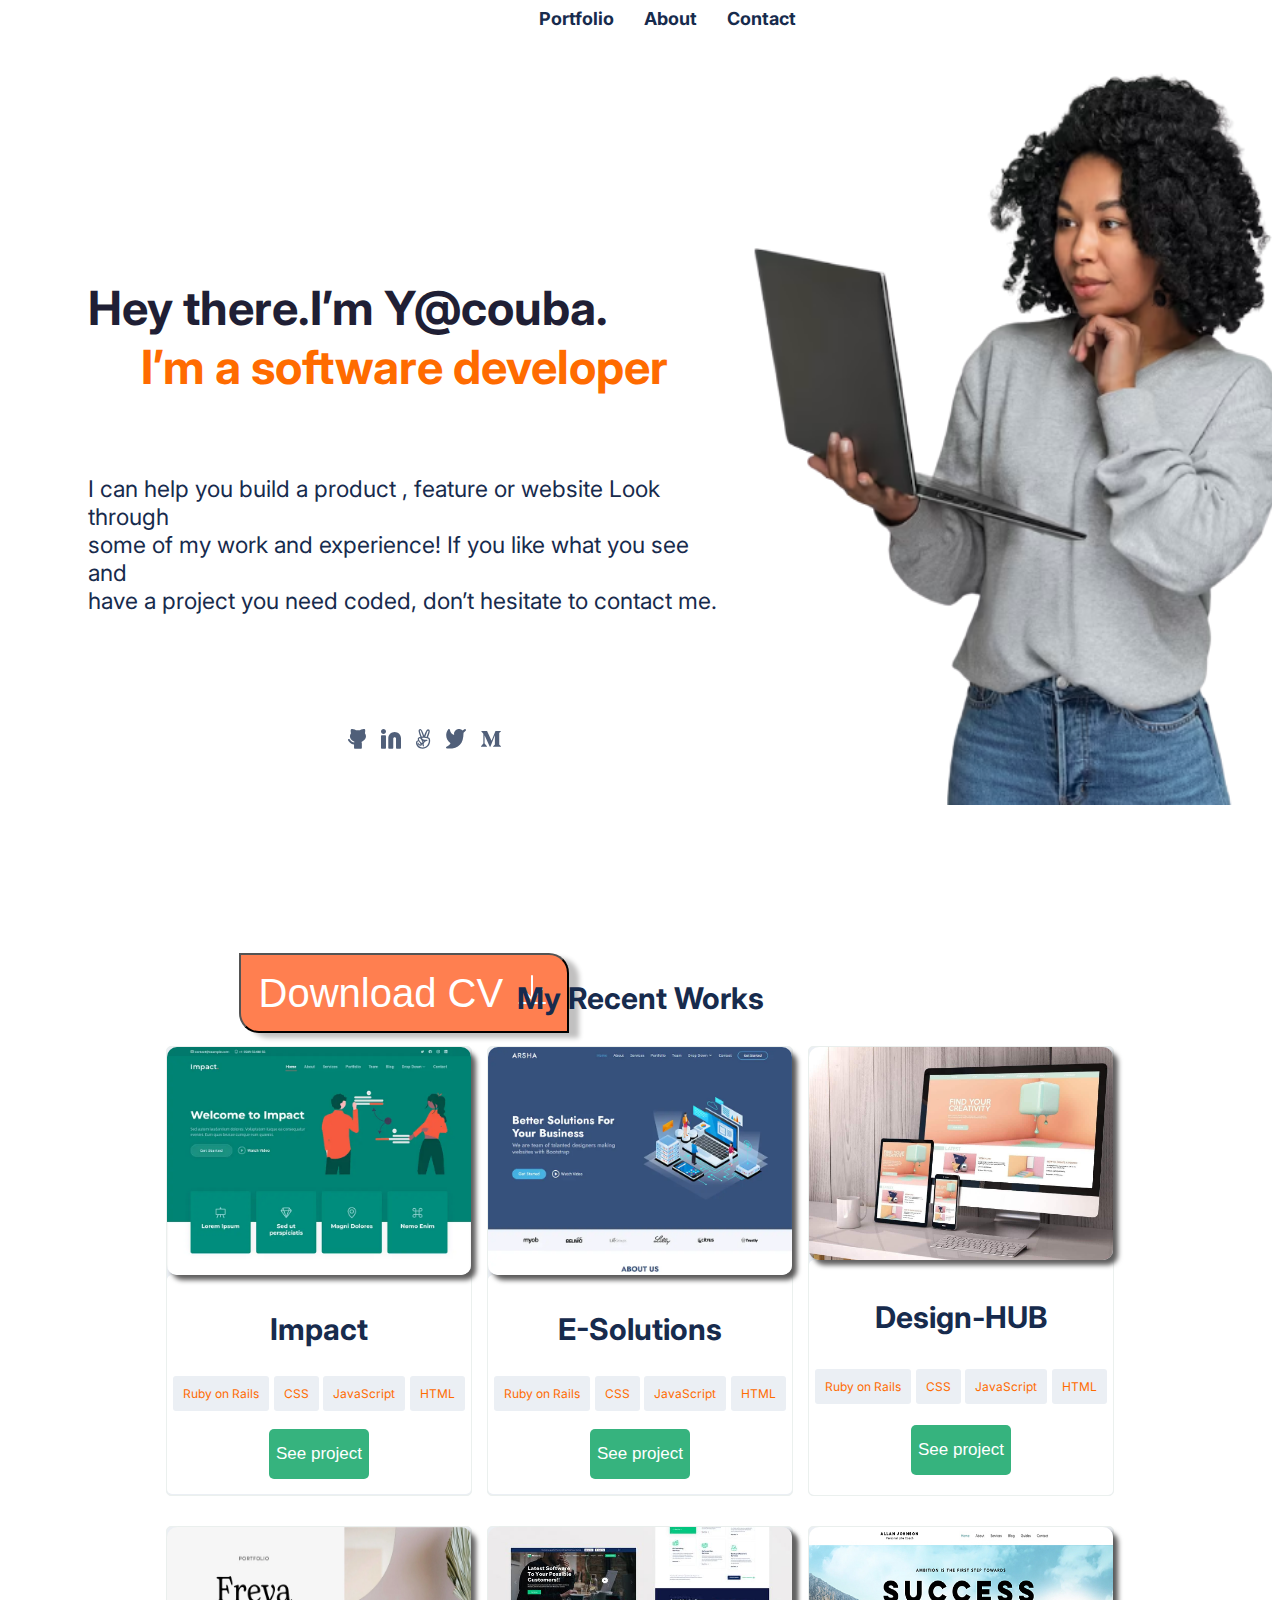
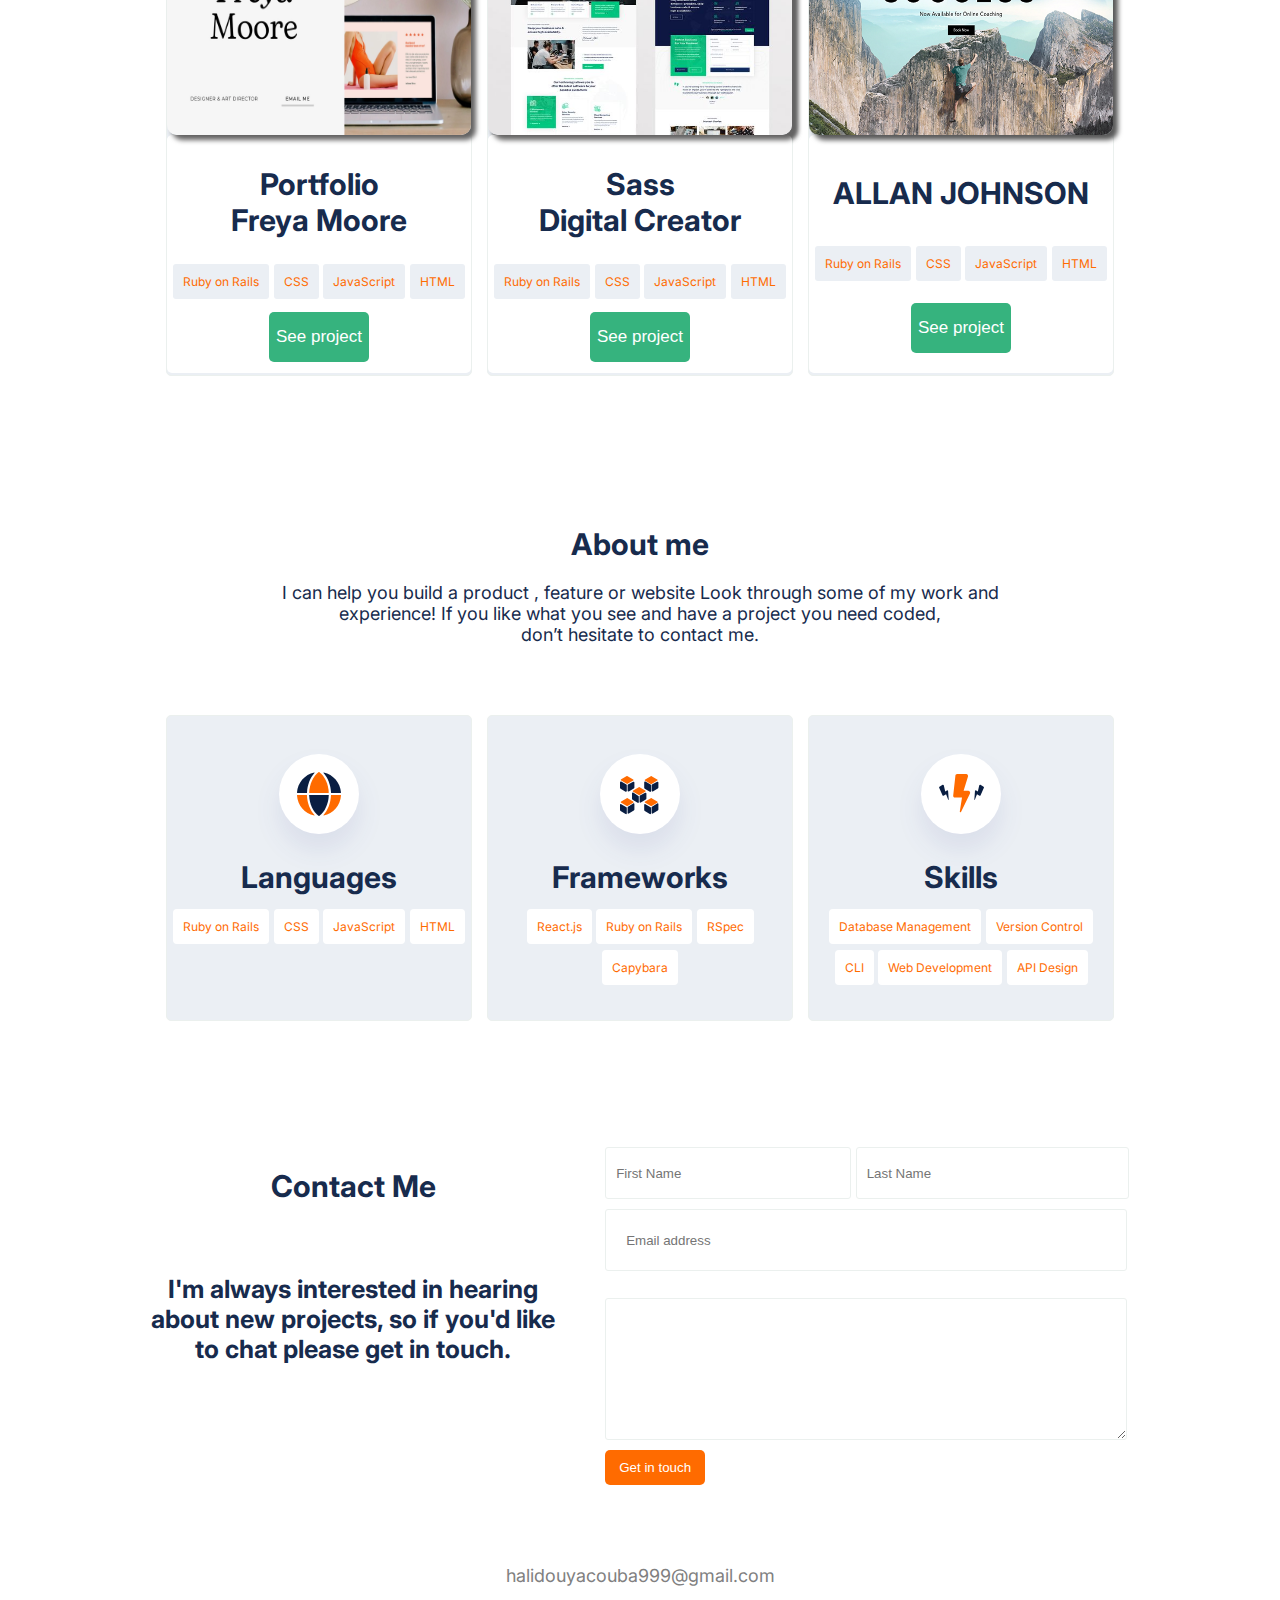
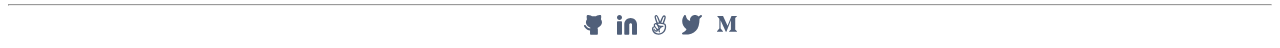
==== index.html @ 1e4eb6f6 "my first depot" ====
<!DOCTYPE html>
<html lang="en">

<head>
    <meta charset="UTF-8">
    <meta http-equiv="X-UA-Compatible" content="IE=edge">
    <meta name="viewport" content="width=device-width, initial-scale=1.0">
    <title>Document</title>
    <link rel="stylesheet" href="style.css">
    <link rel="preconnect" href="https://fonts.googleapis.com">
    <link rel="preconnect" href="https://fonts.gstatic.com" crossorigin>
    <link href="https://fonts.googleapis.com/css2?family=Inter:wght@400;600&display=swap" rel="stylesheet">
    <link rel="stylesheet" href="https://cdnjs.cloudflare.com/ajax/libs/font-awesome/6.4.0/css/all.min.css"
        integrity="sha512-iecdLmaskl7CVkqkXNQ/ZH/XLlvWZOJyj7Yy7tcenmpD1ypASozpmT/E0iPtmFIB46ZmdtAc9eNBvH0H/ZpiBw=="
        crossorigin="anonymous" referrerpolicy="no-referrer" />
    <link rel="stylesheet" href="https://cdnjs.cloudflare.com/ajax/libs/font-awesome/6.4.0/css/all.min.css"
        integrity="sha512-iecdLmaskl7CVkqkXNQ/ZH/XLlvWZOJyj7Yy7tcenmpD1ypASozpmT/E0iPtmFIB46ZmdtAc9eNBvH0H/ZpiBw=="
        crossorigin="anonymous" referrerpolicy="no-referrer" />
</head>

<body>
    <div class="mode">
        <section class="section1">
            <div id="mpo">
                <ul id="hamburger">
                    <li>
                        <a href="Portfolio.html">
                            <strong class="nav1">Portfolio</strong>
                        </a>
                    </li>
                    <li>
                        <a href="#">
                            <strong class="nav1">About</strong>
                        </a>
                    </li>
                    <li>
                        <a href="#">
                            <strong class="nav1">Contact</strong>
                        </a>
                    </li>
                </ul>
            </div>
        </section>
        <!-- <div id="menu">
            <a href="#hamburger"> <i class="fa-solid fa-bars"></i></a>
        </div> -->
        <a href="#hamburger" id="wxc"> <i class="fa-solid fa-bars"></i></a>
        <section class="section2">
            <div class="gn1">
                <div class="text1">
                    <div class="les2" style="text-align: center;">
                        <h1 class="gra1">Hey there.</h1>
                        <h1 class="gra1"> I’m Y@couba.</h1>
                    </div>
                    <h1 class="gra2">I’m a software developer</h1>
                    <p class="gra3 texttt">I can help you build a product , feature or website Look through <br> some
                        of my work and
                        experience! If you like what you see and <br> have a project you need coded, don’t hesitate to
                        contact
                        me.</p>
                    <div class="img">
                        <ul>
                            <li>
                                <img class="git" src="Icons/github.svg" alt="">
                            </li>
                            <li>
                                <img src="Icons/Linkedin icon.svg" alt="">
                            </li>
                            <li>
                                <img src="Icons/angellist.svg" alt="">
                            </li>
                            <li>
                                <img src="Icons/twitter.svg" alt="">
                            </li>
                            <li>
                                <img src="Icons/medium.svg" alt="">
                            </li>
                        </ul>
                    </div>
                    <button class="btn">Download CV <svg xmlns="http://www.w3.org/2000/svg" width="36" height="36"
                            viewBox="0 0 36 36">
                            <path fill="currentColor" d="M31 31H5a1 1 0 0 0 0 2h26a1 1 0 0 0 0-2Z"
                                class="clr-i-outline clr-i-outline-path-1" />
                            <path fill="currentColor"
                                d="m18 29.48l10.61-10.61a1 1 0 0 0-1.41-1.41L19 25.65V5a1 1 0 0 0-2 0v20.65l-8.19-8.19a1 1 0 1 0-1.41 1.41Z"
                                class="clr-i-outline clr-i-outline-path-2" />
                            <path fill="none" d="M0 0h36v36H0z" />
                        </svg></button>


                </div>
                <div class="image1">
                    <img class="image1" id="ider" src="Images/Img7.png" alt="">
                    <a href="#prem" class="solid "><i class="fa-solid fa-circle-chevron-down"></i> </a>
                </div>

            </div>
        </section>
        <div class="contien">


            <section class="section3">
                <h1 class="seul" id="#my">My Recent Works</h1>
                <div class="petite1"></div>

                <div id="prem" class="premiere">

                    <div class="card">
                        <img class="gridim1" src="Images/Img6.webp" alt="">
                        <div class="card-body">
                            <div>
                                <h1>Impact</h1>
                            </div>
                            <div class="success">
                                <span class="span1">Ruby on Rails</span>
                                <span class="span2">CSS</span>
                                <span class="span3">JavaScript</span>
                                <span class="span4">HTML</span><br>
                            </div>
                            <div>
                                <button class="see">See project</button>
                            </div>
                        </div>
                    </div>

                    <div class="card2">
                        <img class="gridim2" src="Images/Img2.webp" alt="">
                        <div class="card-body2">
                            <div>
                                <h1>E-Solutions</h1>
                            </div>
                            <div class="success">
                                <span class="span1">Ruby on Rails</span>
                                <span class="span2">CSS</span>
                                <span class="span3">JavaScript</span>
                                <span class="span4">HTML</span><br>
                            </div>
                            <div>
                                <button class="see">See project</button>
                            </div>
                        </div>
                    </div>
                    <div class="card3">
                        <img class="gridim3" src="Images/Img3.jpg" alt="">
                        <div class="card-body3">
                            <div>
                                <h1>Design-HUB</h1>
                            </div>
                            <div class="success">
                                <span class="span1">Ruby on Rails</span>
                                <span class="span2">CSS</span>
                                <span class="span3">JavaScript</span>
                                <span class="span4">HTML</span><br>
                            </div>
                            <div>
                                <button class="see">See project</button>
                            </div>
                        </div>
                    </div>
                </div>
            </section>

            <section class="section4">
                <div id="deux" class="deuxieme">
                    <div class="card4">
                        <img class="gridim4" src="Images/img1.webp" alt="">
                        <div class="card-body4">
                            <div>
                                <h1>Portfolio <br> Freya Moore</h1>
                            </div>
                            <div class="success">
                                <span class="span1">Ruby on Rails</span>
                                <span class="span2">CSS</span>
                                <span class="span3">JavaScript</span>
                                <span class="span4">HTML</span><br>
                            </div>
                            <div>
                                <button class="see">See project</button>
                            </div>
                        </div>
                    </div>
                    <div class="card5">
                        <div class="gridim6">
                            <img class="gridim5" src="Images/Img8.jpeg" alt="">
                            <div class="card-body5">
                                <div>
                                    <h1>Sass <br> Digital Creator</h1>
                                </div>
                                <div class="success">
                                    <span class="span1">Ruby on Rails</span>
                                    <span class="span2">CSS</span>
                                    <span class="span3">JavaScript</span>
                                    <span class="span4">HTML</span><br>
                                </div>
                                <div>
                                    <button class="see">See project</button>
                                </div>
                            </div>
                        </div>
                    </div>
                    <div class="card6">
                        <div class="gridim7">
                            <img class="gridim6" src="Images/Img5.jpg" alt="">
                            <div class="card-body6">
                                <div>
                                    <h1>ALLAN JOHNSON</h1>
                                </div>
                                <div class="success">
                                    <span class="span1">Ruby on Rails</span>
                                    <span class="span2">CSS</span>
                                    <span class="span3">JavaScript</span>
                                    <span class="span4">HTML</span><br>
                                </div>
                                <div>
                                    <button class="see">See project</button>
                                </div>
                            </div>
                        </div>
                    </div>
                </div>
            </section>

        </div>

        <section class="section5">
            <div class="text2">
                <h1 id="about">About me</h1>
                <div class="petite2"></div>
                <p class="para">I can help you build a product , feature or website Look through some of my work and
                    <br>
                    experience! If you
                    like what you see and have a project you need coded, <br> don’t hesitate to contact me.</p>
            </div>
            <div class="gn3">
                <div class="card7">
                    <img class="icon" src="Icons/icon-languages.svg" alt="">
                    <h1 class="lang">Languages</h1>
                    <div class="sass">
                        <span class="span1">Ruby on Rails</span>
                        <span class="span2">CSS</span>
                        <span class="span3">JavaScript</span>
                        <span class="span4">HTML</span>
                    </div>
                </div>
                <div class="card8">

                    <img class="icon" src="Icons/icon-frameworks.svg" alt="">
                    <h1 class="framw">Frameworks</h1>
                    <div class="sass">
                        <span>React.js</span>
                        <span>Ruby on Rails</span>
                        <span>RSpec</span>
                        <div class="cap">
                            <span>Capybara</span>
                        </div>
                    </div>
                </div>
                <div class="card9">

                    <img class="icon" src="Icons/icon-skills.svg" alt="">
                    <h1 class="skils">Skills</h1>
                    <div class="sass">
                        <span>Database Management</span>
                        <span>Version Control</span>
                        <div class="cli">
                            <span>CLI</span>
                            <span>Web Development</span>
                            <span>API Design</span>
                        </div>
                    </div>
                </div>

            </div>
        </section>

        <section class="section6">
            <div class="gn4">
                <div class="text3">
                    <h1 id="cont">Contact Me</h1>
                    <div class="petite3"></div>
                    <h3 class="tttt">I'm always interested in hearing <br>
                        about new projects, so if you'd like <br> to chat please get in touch.</h3>
                </div>
                <form class="input">
                    <div>
                        <input type="Full name" placeholder="Full name" name="" id="dark">
                    </div>
                    <div class="inpu">
                        <input type="text" name="First Name" placeholder="First Name" id="inp11">
                        <input type="text" name="Last Name" placeholder="Last Name" id="inp12">
                    </div>



                    <div>
                        <input type="email" name="Email address" placeholder="Email address" id="inp13">
                    </div>

                    <div class="texta">
                        <textarea name="Hey I’d like to connect to..." id="inp14"
                             cols="30" rows="6"></textarea>
                        <button class="btn1">Get in touch</button>
                    </div>
                </form>
            </div>
        </section>

        <footer class="footer">
            <a href="">
                <p class="mail">halidouyacouba999@gmail.com</p>
            </a>
            <hr>
            <a href="">
                <p class="maill">halidouyacouba999@gmail.com</p>
            </a>
            <div class="bat">
                <ul>
                    <li>
                        <img class="git" src="Icons/github.svg" alt="">
                    </li>
                    <li>
                        <img src="Icons/Linkedin icon.svg" alt="">
                    </li>
                    <li>
                        <img src="Icons/angellist.svg" alt="">
                    </li>
                    <li>
                        <img src="Icons/twitter.svg" alt="">
                    </li>
                    <li>
                        <img src="Icons/medium.svg" alt="">
                    </li>
                </ul>
            </div>
        </footer>
    </div>



</body>

</html>
---- style.css ----
body{
   display: flex;
   flex-direction: column;
   justify-content: center;
   align-items: center;
 
}
#wxc{
    color: white
}
h1 ,h3,strong, p, span{
    font-family: 'Inter', sans-serif; ;
    color: #172B4D;
}
h1{
    font-size: 30px;
}
#menu{
    display: none;
    margin-left: 30rem;
    margin-bottom: -0rem;
    text-align: center;
}
.mode{
    max-width: 1440px;
    overflow: hidden;
    font-size: 18px;
}

ul{
    display: flex;
    justify-content: center;
    list-style-type: none;
    color: #172B4D;
    margin: 0;
}
ul li a{
    text-decoration: none;
    color: #172B4D;
}
.section1 ul li a strong:hover{
    color: red;
    font-size: 30px;
}
ul li a:hover{
    color: #FF6B00;
}
.img:hover{
    color: #FF6B00;
}
.les2{
    display: flex;
    text-align: center;
}
.section1 ul li a
.nav1{
  margin-left: 15px;
}
.gn1{
    display: flex;
    justify-content: center;
    margin-top: 10px;
    height: 90vh;
    width: calc(100%);
}
.text1{
    text-align: center;
    width: calc(132%);
    font-size: 20px;
    margin-left: 5rem;
    margin-top: 13rem;
}
.gra1{
    font-size: 47px;
    color: rgb(31, 31, 53);
}
.gra2{
    margin-top: -30px;
    margin-bottom: 5rem;
    font-size: 47px;
    color:#FF6B00 ;
}
.gra3{
    justify-content: right;
    margin-top: 50px;
    text-align: left;
    font-size: 23px;
    width: 100%;
}
.img{
    margin-top: 18%;
    margin-bottom: 22%;
}
.img, ul ,li{
    gap: 15px;
}

.btn{
    margin-top: 60px;
    background-color: coral;
    color: #FFFFFF;
    cursor: pointer;
    font-size: 40px;
    width: 330px;
    height: 80px;
    border-top-right-radius: 20px ;
    border-bottom-left-radius: 20px;
    box-shadow: 10px 5px 5px rgb(193, 192, 192);
}
.btn:hover{
    background-color:#FE984E ;
}
.solid{
    display: block;
    font-size: 35px;
    color: #172B4D;
    margin-top: -30px;
}
.image1{
    width: 115%;
    height: 85vh;
}
.seul{
    text-align: center;
    margin-top: 130px;
}
.premiere{
    display: flex;
    justify-content: center;
    margin-top: 30px;
    
}
.deuxieme{
    display: flex;
    justify-content: center;
    margin-top: 30px;
    
}
.card{
    width: 19rem;
    height: 28rem;
    background-color:#EBEFF4;
   text-align: center;
   border: 1px solid;
   border-color:#EBF0EE ;
   border-radius: 5px;
   margin-right: 15px;
}
.gridim1{
    width: 19rem; 
    border-radius: 10px;
    box-shadow: 5px 5px 5px rgb(94, 93, 93);
}
.card-body{
    display: flex;
    flex-direction: column;
    justify-content: space-evenly;
    background-color: rgb(255, 255, 255);
    border-radius: 5px;
    height: 13.7rem;
    margin-top: -5px;
}
.see{
    width: 100px;
    height:50px ;
    color: #ffff;
    background-color: #36B37E;
    border: none;
    cursor: pointer;
    border-radius: 5px;
    margin-top: 10px;
    font-size: 17px;
}
.see:hover{
    background-color: #C5E9DA;
}
.span1{
    margin-top: 80px;
}
.span2{
    margin-top: 80px;
}
.span3{
    margin-top: 80px;
}
.span4{
    margin-top: 80px;
}
.success span{
   font-size: 12px;
   color: #FF6B00;
   background-color: #EBEFF4;
   padding: 10px;
   border-radius: 3px; 
}


.card2{
    width: 19rem;
    height: 28rem;
    background-color:#EBEFF4;
   text-align: center;
   border: 1px solid;
   border-radius: 5px;
   border-color:#EBF0EE ;
}
.card-body2{
    display: flex;
    flex-direction: column;
    justify-content: space-evenly;
    background-color: rgb(255, 255, 255);
    border-radius: 5px;
    height: 13.7rem;
    margin-top: -5px;
}
.gridim2{
    width: 19rem;
    border-radius: 10px;
    box-shadow: 5px 5px 5px rgb(89, 88, 88);
}


.card3{
    width: 19rem;
    height: 28rem;
    background-color:#EBEFF4;
   text-align: center;
   border: 1px solid;
   border-radius: 5px;
   margin-left: 15px;
   border-color:#EBF0EE ;
}
.card-body3{
    display: flex;
    flex-direction: column;
    justify-content: space-evenly;
    background-color: rgb(255, 255, 255);
    border-radius: 5px;
    height: 14.7rem;
    margin-top: -5px;
}
.gridim3{
    width: 19rem;
    height: 13.3rem;
    border-radius: 10px;
    box-shadow: 5px 5px 5px rgb(95, 94, 94);
}


.card4{
    width: 19rem;
    height: 28rem;
    background-color:#EBEFF4;
   text-align: center;
   border: 1px solid;
   border-radius: 5px;
   margin-right: 15px;
   border-color:#EBF0EE ;
}
.card-body4{
    display: flex;
    flex-direction: column;
    justify-content: space-evenly;
    background-color: rgb(255, 255, 255);
    border-radius: 5px;
    height: 14.9rem;
    margin-top: -5px;
}
.gridim4{
    width: 19rem;
    height: 13rem;
    border-radius: 10px;
    box-shadow: 5px 5px 5px rgb(99, 98, 98);
}


.card5{
    width: 19rem;
    height: 28rem;
    background-color:#EBEFF4;
   text-align: center;
   border: 1px solid;
   border-radius: 5px;
   border-color:#EBF0EE ;
}
.card-body5{
    display: flex;
    flex-direction: column;
    justify-content: space-evenly;
    background-color: rgb(255, 255, 255);
    border-radius: 5px;
    height: 14.9rem;
    width: 19rem;
    margin-top: -5px;
}
.gridim5{
    width: 19rem;
    height: 13rem;
    border-radius: 10px;
    box-shadow: 5px 5px 5px rgb(100, 99, 99);
}


.card6{
    width: 19rem;
    height: 28rem;
    background-color:#EBEFF4;
   text-align: center;
   border: 1px solid;
   border-radius: 5px;
   margin-left: 15px;
   border-color:#EBF0EE ;
}
.card-body6{
    display: flex;
    flex-direction: column;
    justify-content: space-evenly;
    background-color: rgb(255, 255, 255);
    border-radius: 5px;
    height: 14.9rem;
    margin-top: -5px;
}
.gridim6{
    width: 19rem;
    height: 13rem;
    border-radius: 10px;
    box-shadow: 5px 5px 5px rgb(88, 88, 88);
}

.petite1{
    background-color:#172B4D ;
    width: 130px;
    height: 10px;
    border-radius: 50px;
    display: none;
}
.petite2{
    background-color:#172B4D ;
    width: 130px;
    height: 10px;
    border-radius: 50px;
    display: none;
}
.petite3{
    background-color:#172B4D ;
    width: 130px;
    height: 10px;
    border-radius: 50px;
    display: none;
}


.gn3{
    display: flex;
    text-align: center;
    justify-content: center;
    margin-top: 70px;
}
.text2{
    text-align: center;
    margin-top: 150px;
}
.card7{
    width: 19rem;
    height: 19rem;
    background-color:#EBEFF4;
   text-align: center;
   border: 1px solid;
   border-radius: 5px;
   margin-right: 15px;
   border-color: #EBF0EE;
   
}
.card8{
    width: 19rem;
    height: 19rem;
    background-color:#EBEFF4;
   text-align: center;
   border: 1px solid;
   border-radius: 5px;
   border-color: #EBF0EE;

}
.card9{
    width: 19rem;
    height: 19rem;
    background-color:#EBEFF4;
   text-align: center;
   align-items: center;
   border: 1px solid;
   border-radius: 5px;
   margin-left: 15px;
   border-color: #EBF0EE;
}

.sass span{
    font-size: 12px;
    color:#FF6B00;
    background-color: #ffff;
    padding: 10px;
    border-radius: 4px;
}
.cap span{
    margin-top: 3px;
}
.sass,.cap,span{
    margin-top: 20px;
}
.sass ,.cli, span{
    margin-top: 20px;
   
}
.sass{
    margin-top: 10px;
}
.lang{
    margin-top: -20px;
}
.framw{
    margin-top: -20px;
}
.skils{
    margin-top: -20px;
}
.icon{
  margin-top: 30px;
}
.gn4{
    display: flex;
    justify-content: center;
    margin-top: 10%;
}
.texta{
    display: flex;
    flex-direction: column;
}
.text3{
    text-align: center;
    
}
.tttt{
    margin-top: 70px;
    font-size: 25px;
}
.input{
    margin-left: 50px;
}

#inp11{
    width: 14rem;
    height: 30px;
    border-radius: 3px;
    border: 1px solid;
    border-color:#EBF0EE ;
    padding: 10px;
}
#inp11 ,#inp12 ,#inp13 ,#inp14:focus{
    outline-color: #FF6B00;
}
#inp12{
    width: 15.7rem;
    height: 30px;
    border-radius: 3px;
    border: 1px solid;
    border-color:#EBF0EE ;
    padding: 10px;
}

#inp13{
    width: 30rem;
    margin-top: 10px;
    height: 20px;
    border-radius: 3px;
    border: 1px solid;
    border-color:#EBF0EE ;
    padding: 20px;
}
#dark{
    display: none;
}
#inp14{
    width: 30rem;
    height: 100px;
    margin-top: 5%;
    border-color: #FF6B00;
    border-radius: 3px;
    border: 1px solid;
    border-color:#EBF0EE ;
    padding: 20px;
} 
.btn1{
    margin-top: 10px;
    width: 100px;
    height: 35px;
    background-color: #FF6B00;
    color: white;
    cursor: pointer;
    border: none;
    border-radius: 5px;
}
.btn1:hover{
    background-color: #FE984E;
}


.footer{
    text-align: center;
}
.mail{
    color: gray;
    margin-top: 80px;
}
.maill{
    color: gray;
    display: none;
}
a{
    text-decoration: none;
}
@media screen and (max-width: 1024px) {
    .gn1{
        width: calc(100%);
    }
    .text1{
        font-size: 22px;
    }
    .image1{
        width: calc(80%);
    }
    #wxc{
        color: white;
    }
}
@media screen and (max-width:768px){
    #nav ul{
        margin-top: 2rem;
    }
    #menu{
        display: none;
    } 
    #menu a{
        text-decoration: none;
        color: black;
    }
    .mode{
     width: 100%;
      }
      .img{
        margin-right: 90px;
      }
      .btn{
        display: none;
      }
    .gn1{ 
        display: flex;
        margin-bottom: -15rem;
        align-items: center;
        justify-content: center;
    } 
    .text1{
        width: calc(50%);
        text-align: center;
    }
    .image1{
        margin-left: 1rem;
        width: calc(70%);
        height: 70vh;
    }
    .premiere{
        display: flex;
        margin: auto;
        justify-content: center;
        width: calc(98%);
        margin-top: 10px;
        align-items: center;
    }
    .gridim1, .gridim2, .gridim3, .gridim4, .gridim5, .gridim6{
        width: calc(100%);
        height: 20vh;
    } 
    .card, .card2, .card3, .card4, .card5, .card6, .card7, .card8, .card9{
        width: calc(100%/3);
    }
    .card-body5{
        width: calc(100%);
    }
    .seul{
        margin-top: 230px;
    }
    .solid{
        display: none;
    }
    .deuxieme{
        align-items: center;
        margin-top: 2rem;
    } 
    .gn3{
        align-items: center;
    }
    .para{
       width: 70%;
       padding-left: 110px;
       
    }
    .gn4{
        flex-direction: column;
        align-items: center;
    }
    .input{
        margin-right: 60px;
    }
    .inpu{
        display: none;
    }
    #dark{
        display: block;
        width: 480px;
        height: 10px;
        border: 1px solid;
        border-radius: 3px;
        border-color:#EBF0EE ;
        padding: 20px;
    }
    .btn1{
        margin-top: 50px;
        margin-left: 190px;
        font-size: 20px;
        width: 120px;
        height: 50px;
    }
    hr{
        margin-top: 50px;
    }
    .mail{
        display: none;
    }
    .maill{
        display: block;
    }
    .bat{
        margin-right: 30px;
    }
   .sass span{
    padding: 3px;
    font-size: 12px;
}
.success span{
    padding: 3px;
    height: 58px;
    font-size: 12px;
}.see{
    height: 35px;
    font-size: 15px;
}
.card-body3 h1{
    margin-bottom: 1px;
}
#wxc{
    color: white;
}
    
}
@media screen and (max-width:425px) {
    .mode{
      display: flex;
      flex-direction: column;
      align-items: center;
      position: relative;
    } 
    .gra1{
        text-align: center;
    }
    .gra2{
        margin-top:20px;
        text-align: center;
        
    }
    .text1{
        margin: 0;
        width: calc(100%);
    }
    .les2{
        flex-direction: column;
    }
    .img{
        margin: auto;
        margin-top: 2rem;
    }
    .img ul img{
        width: 25px;
    }
    .texttt{
        text-align: center;
        margin-top: -2rem;
       font-size: 20px;
       width: calc(80%);
       margin: auto;
    }  
    .image1{
        height: 400px;
        margin-bottom: 13rem;
    }
    .text3{
        text-align: center;
    }
    /* #menu a{
        text-decoration: none;
        color: black;
    }
     #hamburger{
        display: none;
    }
     #hamburger:target{
        display: block;
    }    */
     #hamburger{
        display: none;
    }
     #hamburger:target{
        display: block;
    }
    #wxc{
        color: black;
        font-size: 30px;
        position: absolute;
        top: 1rem;
        right: 2rem;
    }
    #mpo ul li{
        padding: 1rem;
    }
    #mpo ul li a strong{
        color: white;
    }
    .section1{
        width: calc(100%);
        background-color: #FF6B00;
    }
    .gn1{
        flex-direction: column;
        margin-top: 12rem;
        width: 100%;
    } 
    .btn{
        display: none;
    } 
    .petite1{
        display: block;
        margin-left: 100px;
        margin-top: 30px;
    }
    .petite2{
        display: block;
        margin-left:  110px;
        margin-top: 30px;
    }
    .petite3{
        display: block;
        margin-left:  180px;
        margin-top: 30px;
    }
    .para{
        font-size: 20px;
        width: 70%;
        padding-left: 95px;
    }
    .solid{
        display: none;
    }  
    .seul{
        margin-top: 260px;
    }  
    .premiere{
        flex-direction: column;
        margin-top: 50px;
    }  
    .card{
        width: 16rem;
        height: 30rem;
        border: none;
    }
    .gridim1{
        width: 16em;
    }
    .card-body{
        width: 16rem;
        height: 16.4rem;
    }
    .see{
        width: 120px;
        height: 50px;
        font-size: 20px;
        margin-bottom:40px;
    }
    .success, h1{
        margin-bottom: -20px;
        /* font-size: 40px; */
    }
    .success, .see{
        margin-top: 40px;
    }
    .success span{
        padding: 6px;
       font-size: 12px;
    }
    .sass span{
        padding: 9px;
        font-size: 12px;
    }
    .sass{
        margin-top: 40px;
    }
    .card2{
        margin-top: 100px;
        width: 16rem;
        height: 30rem;
        border: none;
    }
    .gridim2{
        width: 16rem;
    }
    .card-body2{
        height: 17.9rem;
    }
    .card3{
        margin-top: 50px;
        width: 16rem;
        height: 30rem;
        border: none;
    }
    .gridim3{
        width: 16rem;
        height: 15rem;
    }
    .card-body3{
        height: 14.9rem;
    }
    .deuxieme{
        flex-direction: column;
    } 
    .card4{
        margin-top: 50px;
        width: 16rem;
        height: 32rem;
        border: none;
    } 
    .gridim4{
        width: 16rem;
        height: 14rem;
    }
    .card-body4{
        height: 17.9rem;
    }
    .card5{
        margin-top: 50px;
        width: 20rem;
        height: 33rem;
        border: none;
    } 
    .gridim5{
        width: 20rem;
        height: 14rem;
       
    }
    .card-body5{
        height: 18.9rem;
        width: 20rem;
    }
    .card6{
        margin-top: 50px;
        width: 19rem;
        height: 30rem;
        border: none;
    }
    .gridim6{
        width: 19rem;
    }
    .card-body6{
        height: 17rem;
        width: 20rem;
        border: none;
    }
    .gn3{
        flex-direction: column;
    }
    #about{
        font-size: 50px;
    }
    #cont{
        font-size: 40px;
    }
    .tttt{
        font-size: 26px;
        width: 70%;
        padding-left: 70px;
    }
    .text2{
        text-align: center;
        padding: 5px;
        margin-top: -10px;
    }
    .card7{
        width: 18rem;
        margin-top: 10px;
        margin-left: 15px;
        height: 22rem;
    }
    .card8{
        width: 18rem;
        margin-top: 40px;
        margin-left: 5px;
    }
    .card9{
        width: 18rem;
        margin-top: 40px;
        margin-left: 5px;
    }
    .gn4{
        flex-direction: column;
    }
    .input{
        margin-top: 40px;
        align-items: center;
        margin-left: 60px;
        /* margin-right: 0px; */
    }
    .inpu{
        display: none;
    }
    #dark{
        display: block;
        width: 300px;
        height: 20px;
        border: 1px solid;
        border-radius: 3px;
        border-color:#EBF0EE ;
        padding: 20px;
    }
    #inp13{
        margin-top: 20px;
        width: 300px;
        padding: 20px;
    }
    #inp14{
        margin-top: 20px;
        width: 300px;
        padding: 20px;
    }
    .btn1{
        margin-top: 50px;
        margin-left: 100px;
        font-size: 20px;
        width: 120px;
        height: 50px;
    }
    .footer{
        width: 100%
    }
    hr{
        margin-top: 50px;
    }
    .mail{
        display: none;
    }
    .maill{
        display: block;
    }

                 
}
/* @media screen and (max-width:425px){
    #hamburger{
        display: none;
    }
     #hamburger:target{
        display: block;
    }
    #wxc{
        color: black;
        font-size: 30px;
        position: absolute;
        top: 1rem;
        right: 2rem;
    }
    #mpo ul li{
        padding: 1rem;
    }
    #mpo ul li a strong{
        color: white;
    }
    .section1{
        width: calc(100%);
        background-color: #FF6B00;
    }
    .text1{
        margin-top: 60px;
    }
    .les2{
        flex-direction: column;
    }
    .texttt{
       text-align: center;
      font-size: 20px;
    }
    .petite1, .petite2, .petite3{
        display: block;
        margin-left: 140px;
    }
    .image1{
        width: 400px;
    }
    .btn{
        display: none;
    }
    .seul{
        margin-top: 400px;
    }
    .para{
       margin-left: -40px;
    }
    .input{
        margin-top: 40px;
       align-items: center;
       
      
    }
    .inpu{
        display: none;
    }
    #dark{
        display: block;
        width: 310px;
        height: 40px;
        border: 1px solid;
        border-radius: 3px;
        border-color:#EBF0EE ;
    }
    #inp13{
        margin-top: 20px;
        width: 310px;
    }
    #inp14{
        margin-top: 20px;
        width: 310px;
    }
    .btn1{
        margin-top: 50px;
        margin-left: 100px;
        font-size: 20px;
        width: 120px;
        height: 50px;
    }
    .mail{
        display: none;
    }
    .maill{
        display: block;
    }
    hr{
        margin-top: 50px;
    }
} */

@media screen and (max-width:375px) {
    .mode{
      display: flex;
      flex-direction: column;
      align-items: center;
      position: relative;
    } 
    .gra1{
        text-align: center;
    }
    .gra2{
        margin-top:20px;
        text-align: center;
        
    }
    .text1{
        margin: 0;
        width: calc(100%);
    }
    .les2{
        flex-direction: column;
    }
    .img{
        margin: auto;
        margin-top: 2rem;
    }
    .img ul img{
        width: 25px;
    }
    .texttt{
        text-align: center;
        margin-top: -2rem;
       font-size: 20px;
       width: calc(80%);
       margin: auto;
    }  
    .image1{
        height: 400px;
        margin-bottom: 13rem;
    }
    .text3{
        text-align: center;
    }
    /* #menu a{
        text-decoration: none;
        color: black;
    }
     #hamburger{
        display: none;
    }
     #hamburger:target{
        display: block;
    }    */
     #hamburger{
        display: none;
    }
     #hamburger:target{
        display: block;
    }
    #wxc{
        color: black;
        font-size: 30px;
        position: absolute;
        top: 1rem;
        right: 2rem;
    }
    #mpo ul li{
        padding: 1rem;
    }
    #mpo ul li a strong{
        color: white;
    }
    .section1{
        width: calc(100%);
        background-color: #FF6B00;
    }
    .gn1{
        flex-direction: column;
        margin-top: 12rem;
        width: 100%;
    } 
    .btn{
        display: none;
    } 
    .petite1{
        display: block;
        margin-left: 100px;
        margin-top: 30px;
    }
    .petite2{
        display: block;
        margin-left:  110px;
        margin-top: 30px;
    }
    .petite3{
        display: block;
        margin-left:  180px;
        margin-top: 30px;
    }
    .para{
        font-size: 20px;
        width: 70%;
        padding-left: 95px;
    }
    .solid{
        display: none;
    }  
    .seul{
        margin-top: 260px;
    }  
    .premiere{
        flex-direction: column;
        margin-top: 50px;
    }  
    .card{
        width: 16rem;
        height: 30rem;
        border: none;
    }
    .gridim1{
        width: 16em;
    }
    .card-body{
        width: 16rem;
        height: 16.4rem;
    }
    .see{
        width: 120px;
        height: 50px;
        font-size: 20px;
        margin-bottom:40px;
    }
    .success, h1{
        margin-bottom: -20px;
        /* font-size: 40px; */
    }
    .success, .see{
        margin-top: 40px;
    }
    .success span{
        padding: 6px;
       font-size: 12px;
    }
    .sass span{
        padding: 9px;
        font-size: 12px;
    }
    .sass{
        margin-top: 40px;
    }
    .card2{
        margin-top: 100px;
        width: 16rem;
        height: 30rem;
        border: none;
    }
    .gridim2{
        width: 16rem;
    }
    .card-body2{
        height: 17.9rem;
    }
    .card3{
        margin-top: 50px;
        width: 16rem;
        height: 30rem;
        border: none;
    }
    .gridim3{
        width: 16rem;
        height: 15rem;
    }
    .card-body3{
        height: 14.9rem;
    }
    .deuxieme{
        flex-direction: column;
    } 
    .card4{
        margin-top: 50px;
        width: 16rem;
        height: 32rem;
        border: none;
    } 
    .gridim4{
        width: 16rem;
        height: 14rem;
    }
    .card-body4{
        height: 17.9rem;
    }
    .card5{
        margin-top: 50px;
        width: 20rem;
        height: 33rem;
        border: none;
    } 
    .gridim5{
        width: 20rem;
        height: 14rem;
       
    }
    .card-body5{
        height: 18.9rem;
        width: 20rem;
    }
    .card6{
        margin-top: 50px;
        width: 19rem;
        height: 30rem;
        border: none;
    }
    .gridim6{
        width: 19rem;
    }
    .card-body6{
        height: 17rem;
        width: 20rem;
        border: none;
    }
    .gn3{
        flex-direction: column;
    }
    #about{
        font-size: 50px;
    }
    #cont{
        font-size: 40px;
    }
    .tttt{
        font-size: 26px;
        width: 70%;
        padding-left: 70px;
    }
    .text2{
        text-align: center;
        padding: 5px;
        margin-top: -10px;
    }
    .card7{
        width: 18rem;
        margin-top: 10px;
        margin-left: 15px;
        height: 22rem;
    }
    .card8{
        width: 18rem;
        margin-top: 40px;
        margin-left: 5px;
    }
    .card9{
        width: 18rem;
        margin-top: 40px;
        margin-left: 5px;
    }
    .gn4{
        flex-direction: column;
    }
    .input{
        margin-top: 40px;
        align-items: center;
        margin-left: 60px;
        /* margin-right: 0px; */
    }
    .inpu{
        display: none;
    }
    #dark{
        display: block;
        width: 300px;
        height: 20px;
        border: 1px solid;
        border-radius: 3px;
        border-color:#EBF0EE ;
        padding: 20px;
    }
    #inp13{
        margin-top: 20px;
        width: 300px;
        padding: 20px;
    }
    #inp14{
        margin-top: 20px;
        width: 300px;
        padding: 20px;
    }
    .btn1{
        margin-top: 50px;
        margin-left: 100px;
        font-size: 20px;
        width: 120px;
        height: 50px;
    }
    .footer{
        width: 100%
    }
    hr{
        margin-top: 50px;
    }
    .mail{
        display: none;
    }
    .maill{
        display: block;
    }

                 
}
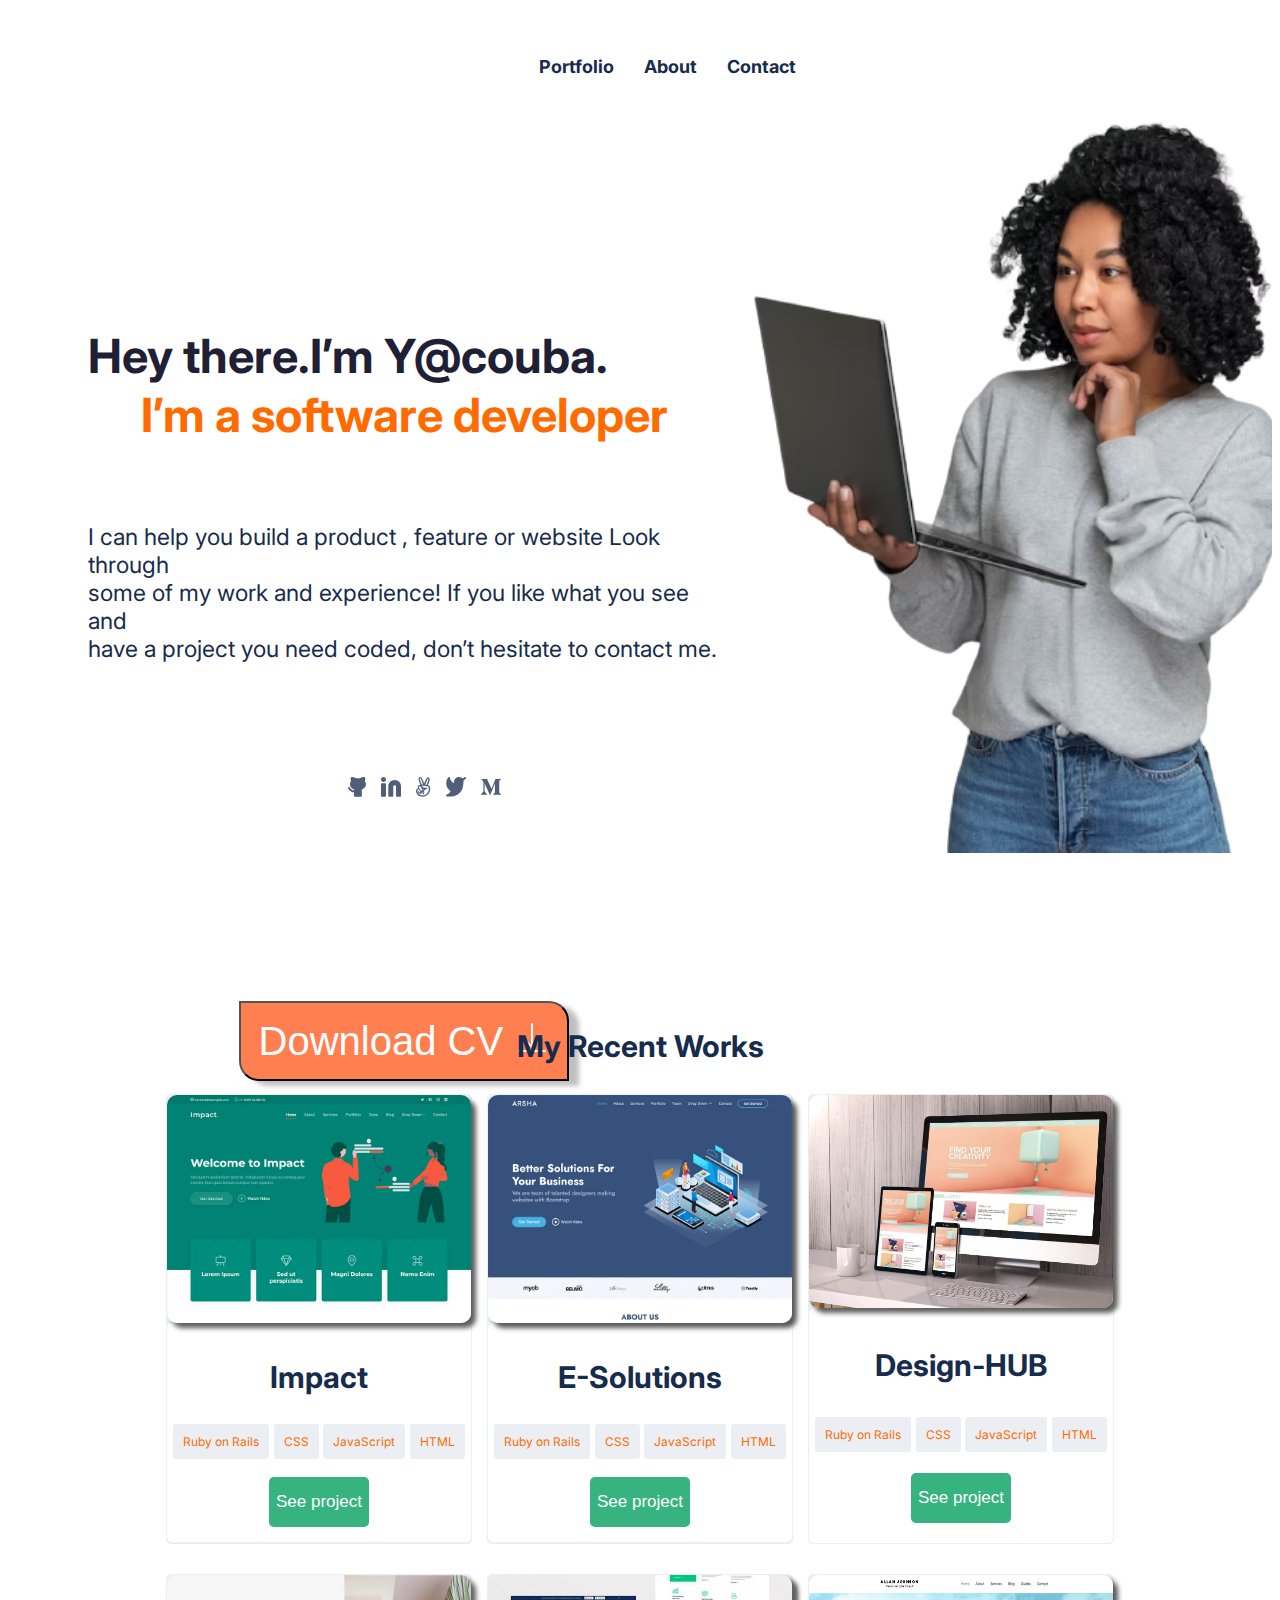
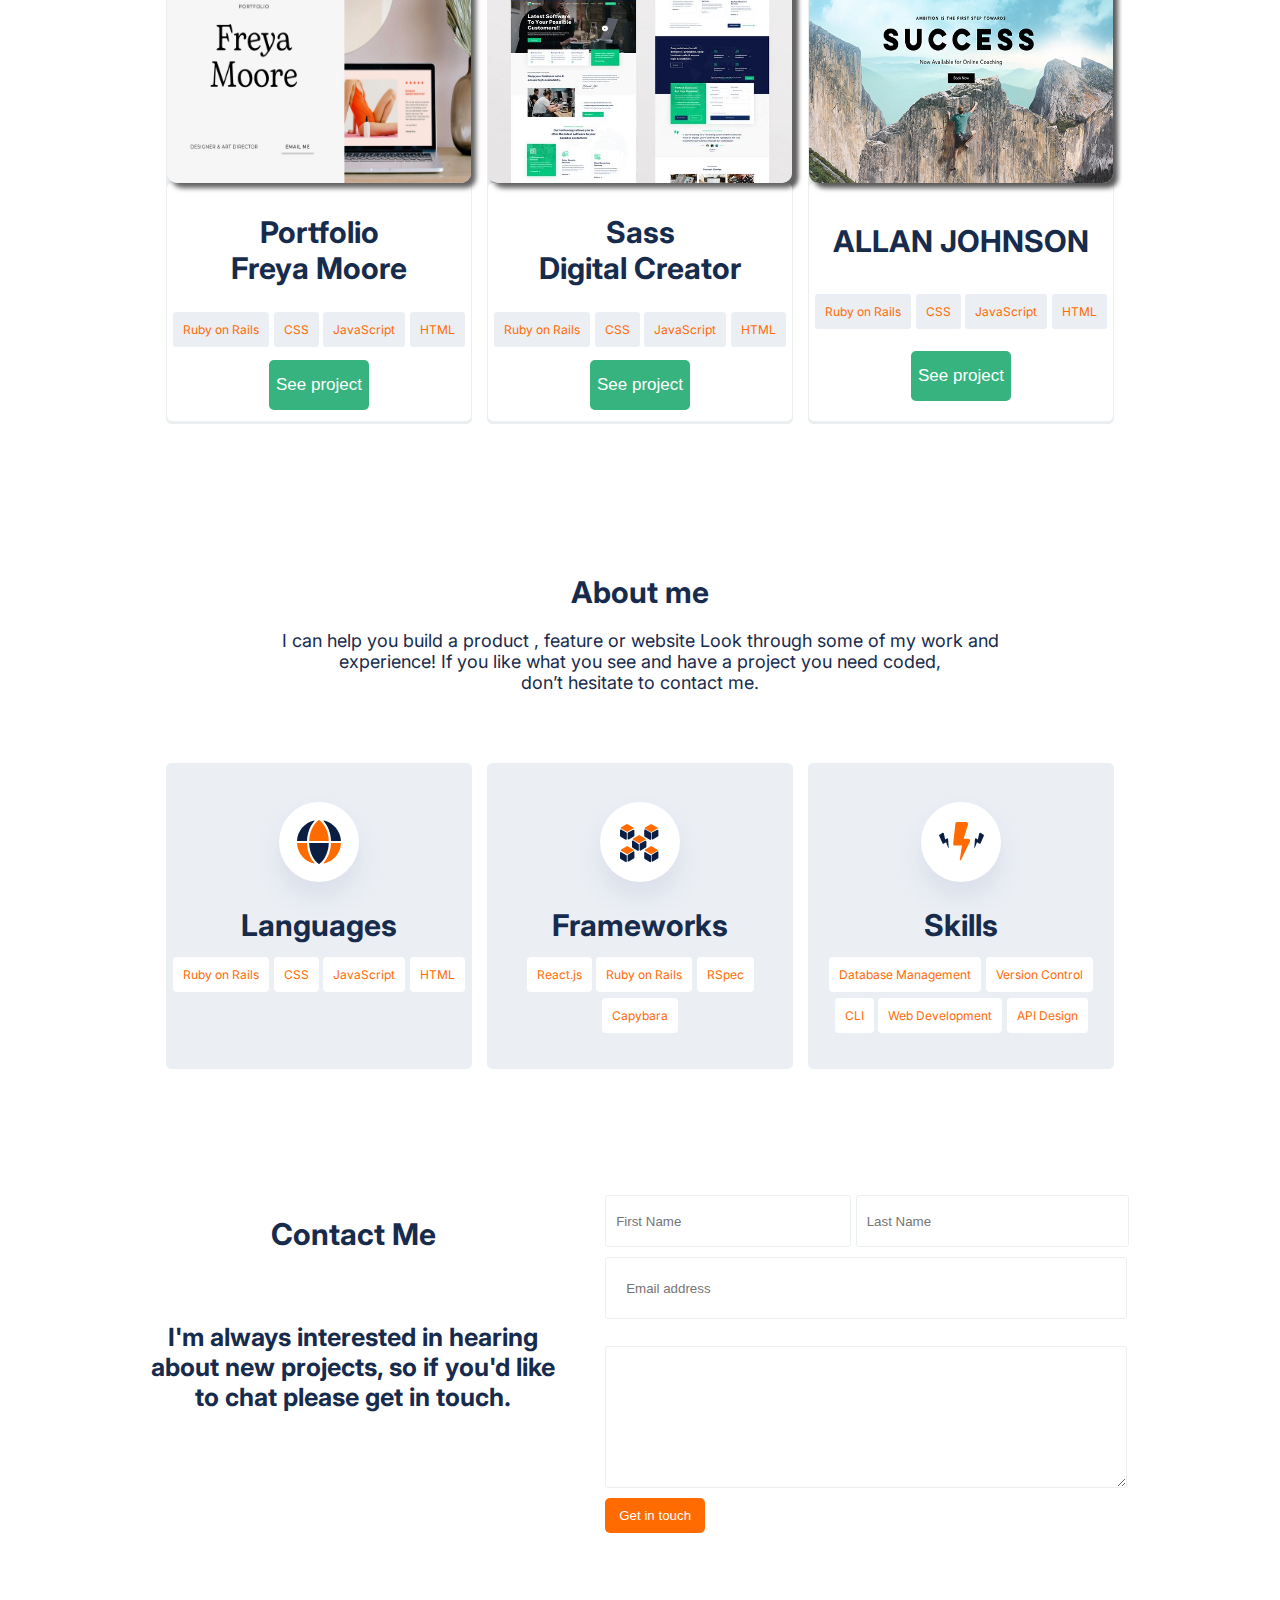
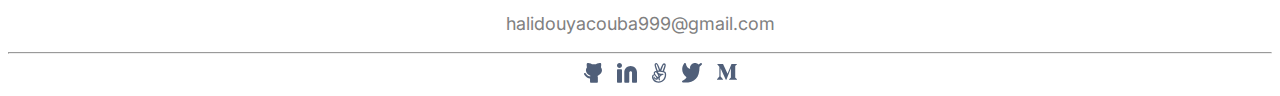
==== commit 57b0332b: "Modification de mon projet" ====
--- a/index.html
+++ b/index.html
@@ -21,10 +21,10 @@
 <body>
     <div class="mode">
         <section class="section1">
-            <div id="mpo">
+            <nav id="mpo">
                 <ul id="hamburger">
                     <li>
-                        <a href="Portfolio.html">
+                        <a href="#">
                             <strong class="nav1">Portfolio</strong>
                         </a>
                     </li>
@@ -39,7 +39,7 @@
                         </a>
                     </li>
                 </ul>
-            </div>
+            </nav>
         </section>
         <!-- <div id="menu">
             <a href="#hamburger"> <i class="fa-solid fa-bars"></i></a>
@@ -49,8 +49,8 @@
             <div class="gn1">
                 <div class="text1">
                     <div class="les2" style="text-align: center;">
-                        <h1 class="gra1">Hey there.</h1>
-                        <h1 class="gra1"> I’m Y@couba.</h1>
+                        <h1 class="bnb">Hey there.</h1>
+                        <h1 class="bnb"> I’m Y@couba.</h1>
                     </div>
                     <h1 class="gra2">I’m a software developer</h1>
                     <p class="gra3 texttt">I can help you build a product , feature or website Look through <br> some
@@ -106,54 +106,54 @@
                 <div id="prem" class="premiere">
 
                     <div class="card">
-                        <img class="gridim1" src="Images/Img6.webp" alt="">
+                        <img class="meme-photo1" src="Images/Img6.webp" alt="">
                         <div class="card-body">
                             <div>
                                 <h1>Impact</h1>
                             </div>
-                            <div class="success">
+                            <div class="meme1">
                                 <span class="span1">Ruby on Rails</span>
                                 <span class="span2">CSS</span>
                                 <span class="span3">JavaScript</span>
                                 <span class="span4">HTML</span><br>
                             </div>
                             <div>
-                                <button class="see">See project</button>
+                                <button class="meme-btn">See project</button>
                             </div>
                         </div>
                     </div>
 
                     <div class="card2">
-                        <img class="gridim2" src="Images/Img2.webp" alt="">
+                        <img class="meme-photo2" src="Images/Img2.webp" alt="">
                         <div class="card-body2">
                             <div>
                                 <h1>E-Solutions</h1>
                             </div>
-                            <div class="success">
+                            <div class="meme1">
                                 <span class="span1">Ruby on Rails</span>
                                 <span class="span2">CSS</span>
                                 <span class="span3">JavaScript</span>
                                 <span class="span4">HTML</span><br>
                             </div>
                             <div>
-                                <button class="see">See project</button>
+                                <button class="meme-btn">See project</button>
                             </div>
                         </div>
                     </div>
                     <div class="card3">
-                        <img class="gridim3" src="Images/Img3.jpg" alt="">
+                        <img class="meme-photo3" src="Images/Img3.jpg" alt="">
                         <div class="card-body3">
                             <div>
                                 <h1>Design-HUB</h1>
                             </div>
-                            <div class="success">
+                            <div class="meme1">
                                 <span class="span1">Ruby on Rails</span>
                                 <span class="span2">CSS</span>
                                 <span class="span3">JavaScript</span>
                                 <span class="span4">HTML</span><br>
                             </div>
                             <div>
-                                <button class="see">See project</button>
+                                <button class="meme-btn">See project</button>
                             </div>
                         </div>
                     </div>
@@ -163,56 +163,56 @@
             <section class="section4">
                 <div id="deux" class="deuxieme">
                     <div class="card4">
-                        <img class="gridim4" src="Images/img1.webp" alt="">
+                        <img class="meme-photo4" src="Images/img1.webp" alt="">
                         <div class="card-body4">
                             <div>
                                 <h1>Portfolio <br> Freya Moore</h1>
                             </div>
-                            <div class="success">
+                            <div class="meme1">
                                 <span class="span1">Ruby on Rails</span>
                                 <span class="span2">CSS</span>
                                 <span class="span3">JavaScript</span>
                                 <span class="span4">HTML</span><br>
                             </div>
                             <div>
-                                <button class="see">See project</button>
+                                <button class="meme-btn">See project</button>
                             </div>
                         </div>
                     </div>
                     <div class="card5">
-                        <div class="gridim6">
-                            <img class="gridim5" src="Images/Img8.jpeg" alt="">
+                        <div class="meme-photo6">
+                            <img class="meme-photo5" src="Images/Img8.jpeg" alt="">
                             <div class="card-body5">
                                 <div>
                                     <h1>Sass <br> Digital Creator</h1>
                                 </div>
-                                <div class="success">
+                                <div class="meme1">
                                     <span class="span1">Ruby on Rails</span>
                                     <span class="span2">CSS</span>
                                     <span class="span3">JavaScript</span>
                                     <span class="span4">HTML</span><br>
                                 </div>
                                 <div>
-                                    <button class="see">See project</button>
+                                    <button class="meme-btn">See project</button>
                                 </div>
                             </div>
                         </div>
                     </div>
                     <div class="card6">
-                        <div class="gridim7">
-                            <img class="gridim6" src="Images/Img5.jpg" alt="">
+                        <div class="meme-photo7">
+                            <img class="meme-photo6" src="Images/Img5.jpg" alt="">
                             <div class="card-body6">
                                 <div>
                                     <h1>ALLAN JOHNSON</h1>
                                 </div>
-                                <div class="success">
+                                <div class="meme1">
                                     <span class="span1">Ruby on Rails</span>
                                     <span class="span2">CSS</span>
                                     <span class="span3">JavaScript</span>
                                     <span class="span4">HTML</span><br>
                                 </div>
                                 <div>
-                                    <button class="see">See project</button>
+                                    <button class="meme-btn">See project</button>
                                 </div>
                             </div>
                         </div>
--- a/style.css
+++ b/style.css
@@ -5,6 +5,9 @@
    align-items: center;
  
 }
+#mpo{
+    margin-top: 3rem;
+}
 #wxc{
     color: white
 }
@@ -70,7 +73,7 @@
     margin-left: 5rem;
     margin-top: 13rem;
 }
-.gra1{
+.bnb{
     font-size: 47px;
     color: rgb(31, 31, 53);
 }
@@ -146,7 +149,7 @@
    border-radius: 5px;
    margin-right: 15px;
 }
-.gridim1{
+.meme-photo1{
     width: 19rem; 
     border-radius: 10px;
     box-shadow: 5px 5px 5px rgb(94, 93, 93);
@@ -160,7 +163,7 @@
     height: 13.7rem;
     margin-top: -5px;
 }
-.see{
+.meme-btn{
     width: 100px;
     height:50px ;
     color: #ffff;
@@ -171,7 +174,7 @@
     margin-top: 10px;
     font-size: 17px;
 }
-.see:hover{
+.meme-btn:hover{
     background-color: #C5E9DA;
 }
 .span1{
@@ -186,7 +189,7 @@
 .span4{
     margin-top: 80px;
 }
-.success span{
+.meme1 span{
    font-size: 12px;
    color: #FF6B00;
    background-color: #EBEFF4;
@@ -213,7 +216,7 @@
     height: 13.7rem;
     margin-top: -5px;
 }
-.gridim2{
+.meme-photo2{
     width: 19rem;
     border-radius: 10px;
     box-shadow: 5px 5px 5px rgb(89, 88, 88);
@@ -239,7 +242,7 @@
     height: 14.7rem;
     margin-top: -5px;
 }
-.gridim3{
+.meme-photo3{
     width: 19rem;
     height: 13.3rem;
     border-radius: 10px;
@@ -266,7 +269,7 @@
     height: 14.9rem;
     margin-top: -5px;
 }
-.gridim4{
+.meme-photo4{
     width: 19rem;
     height: 13rem;
     border-radius: 10px;
@@ -293,7 +296,7 @@
     width: 19rem;
     margin-top: -5px;
 }
-.gridim5{
+.meme-photo5{
     width: 19rem;
     height: 13rem;
     border-radius: 10px;
@@ -320,7 +323,7 @@
     height: 14.9rem;
     margin-top: -5px;
 }
-.gridim6{
+.meme-photo6{
     width: 19rem;
     height: 13rem;
     border-radius: 10px;
@@ -574,7 +577,7 @@
         margin-top: 10px;
         align-items: center;
     }
-    .gridim1, .gridim2, .gridim3, .gridim4, .gridim5, .gridim6{
+    .meme-photo1, .meme-photo2, .meme-photo3, .meme-photo4, .meme-photo5, .meme-photo6{
         width: calc(100%);
         height: 20vh;
     } 
@@ -644,11 +647,11 @@
     padding: 3px;
     font-size: 12px;
 }
-.success span{
+.meme1 span{
     padding: 3px;
     height: 58px;
     font-size: 12px;
-}.see{
+}.meme-btn{
     height: 35px;
     font-size: 15px;
 }
@@ -667,7 +670,7 @@
       align-items: center;
       position: relative;
     } 
-    .gra1{
+    .bnb{
         text-align: center;
     }
     .gra2{
@@ -779,27 +782,27 @@
         height: 30rem;
         border: none;
     }
-    .gridim1{
+    .meme-photo1{
         width: 16em;
     }
     .card-body{
         width: 16rem;
         height: 16.4rem;
     }
-    .see{
+    .meme-btn{
         width: 120px;
         height: 50px;
         font-size: 20px;
         margin-bottom:40px;
     }
-    .success, h1{
+    .meme1, h1{
         margin-bottom: -20px;
         /* font-size: 40px; */
     }
-    .success, .see{
+    .meme1, .meme-btn{
         margin-top: 40px;
     }
-    .success span{
+    .meme1 span{
         padding: 6px;
        font-size: 12px;
     }
@@ -816,7 +819,7 @@
         height: 30rem;
         border: none;
     }
-    .gridim2{
+    .meme-photo2{
         width: 16rem;
     }
     .card-body2{
@@ -828,7 +831,7 @@
         height: 30rem;
         border: none;
     }
-    .gridim3{
+    .meme-photo3{
         width: 16rem;
         height: 15rem;
     }
@@ -844,7 +847,7 @@
         height: 32rem;
         border: none;
     } 
-    .gridim4{
+    .meme-photo4{
         width: 16rem;
         height: 14rem;
     }
@@ -857,7 +860,7 @@
         height: 33rem;
         border: none;
     } 
-    .gridim5{
+    .meme-photo5{
         width: 20rem;
         height: 14rem;
        
@@ -872,7 +875,7 @@
         height: 30rem;
         border: none;
     }
-    .gridim6{
+    .meme-photo6{
         width: 19rem;
     }
     .card-body6{
@@ -1068,7 +1071,7 @@
       align-items: center;
       position: relative;
     } 
-    .gra1{
+    .bnb{
         text-align: center;
     }
     .gra2{
@@ -1180,27 +1183,27 @@
         height: 30rem;
         border: none;
     }
-    .gridim1{
+    .meme-photo1{
         width: 16em;
     }
     .card-body{
         width: 16rem;
         height: 16.4rem;
     }
-    .see{
+    .meme-btn{
         width: 120px;
         height: 50px;
         font-size: 20px;
         margin-bottom:40px;
     }
-    .success, h1{
+    .meme1, h1{
         margin-bottom: -20px;
         /* font-size: 40px; */
     }
-    .success, .see{
+    .meme1, .meme-btn{
         margin-top: 40px;
     }
-    .success span{
+    .meme1 span{
         padding: 6px;
        font-size: 12px;
     }
@@ -1217,7 +1220,7 @@
         height: 30rem;
         border: none;
     }
-    .gridim2{
+    .meme-photo2{
         width: 16rem;
     }
     .card-body2{
@@ -1229,7 +1232,7 @@
         height: 30rem;
         border: none;
     }
-    .gridim3{
+    .meme-photo3{
         width: 16rem;
         height: 15rem;
     }
@@ -1245,7 +1248,7 @@
         height: 32rem;
         border: none;
     } 
-    .gridim4{
+    .meme-photo4{
         width: 16rem;
         height: 14rem;
     }
@@ -1258,7 +1261,7 @@
         height: 33rem;
         border: none;
     } 
-    .gridim5{
+    .meme-photo5{
         width: 20rem;
         height: 14rem;
        
@@ -1273,7 +1276,7 @@
         height: 30rem;
         border: none;
     }
-    .gridim6{
+    .meme-photo6{
         width: 19rem;
     }
     .card-body6{
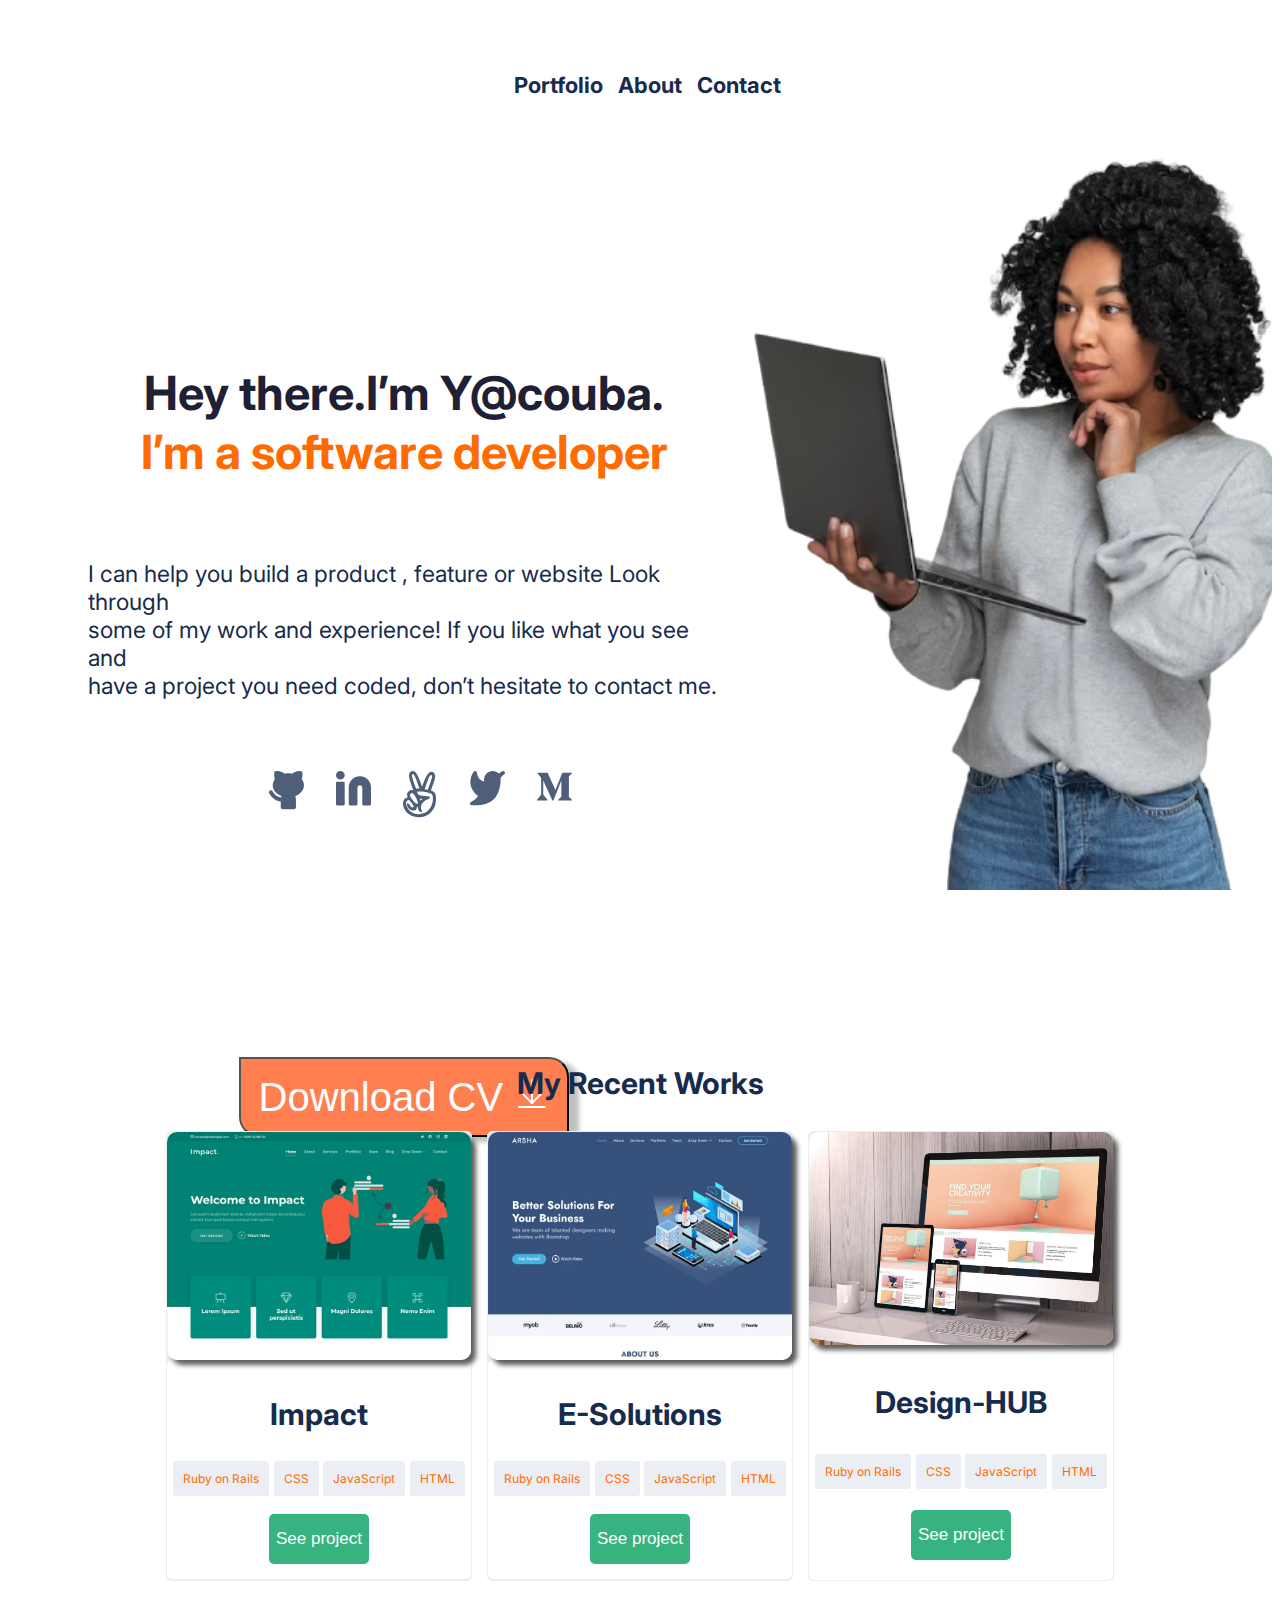
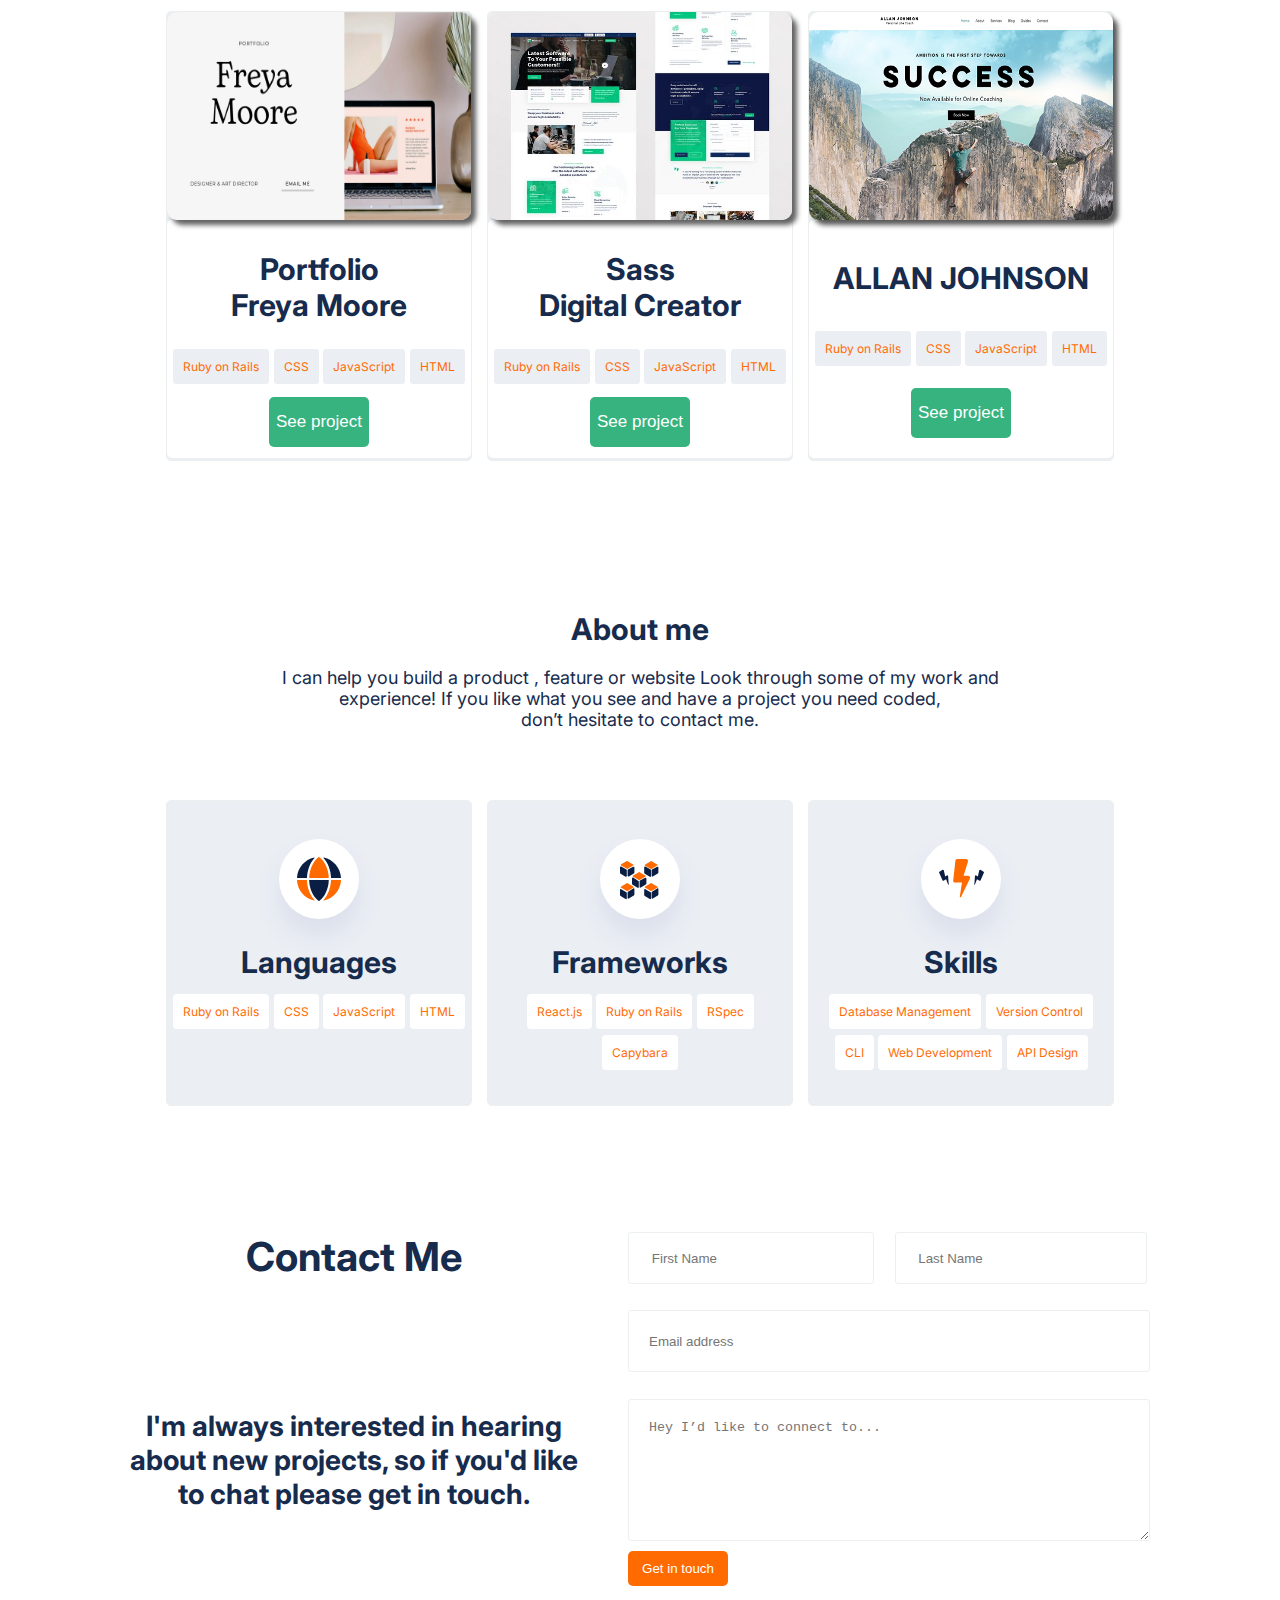
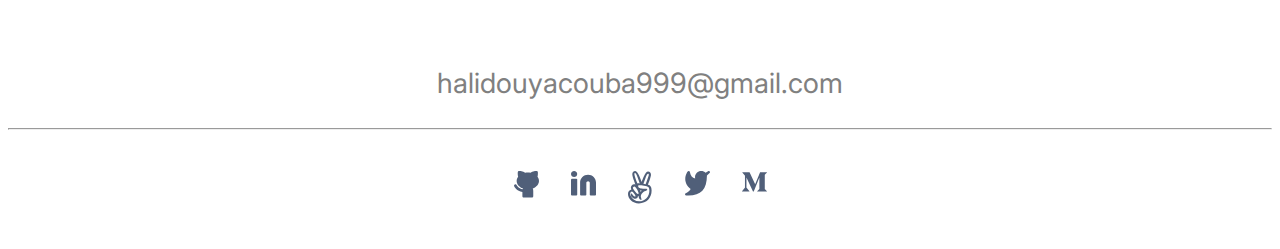
==== commit 88d5227b: "git push" ====
--- a/index.html
+++ b/index.html
@@ -41,10 +41,7 @@
                 </ul>
             </nav>
         </section>
-        <!-- <div id="menu">
-            <a href="#hamburger"> <i class="fa-solid fa-bars"></i></a>
-        </div> -->
-        <a href="#hamburger" id="wxc"> <i class="fa-solid fa-bars"></i></a>
+        <a href="#" id="wxc"> <i class="fa-solid fa-bars"></i></a>
         <section class="section2">
             <div class="gn1">
                 <div class="text1">
@@ -61,7 +58,7 @@
                     <div class="img">
                         <ul>
                             <li>
-                                <img class="git" src="Icons/github.svg" alt="">
+                                <img class="git" src="Icons/github.svg" alt="compte-git">
                             </li>
                             <li>
                                 <img src="Icons/Linkedin icon.svg" alt="">
@@ -91,7 +88,7 @@
                 </div>
                 <div class="image1">
                     <img class="image1" id="ider" src="Images/Img7.png" alt="">
-                    <a href="#prem" class="solid "><i class="fa-solid fa-circle-chevron-down"></i> </a>
+                    <a href="#prem" class="solid " style="background-color:white; color:black"><i class="fa-solid fa-circle-chevron-down"></i> </a>
                 </div>
 
             </div>
@@ -180,7 +177,7 @@
                         </div>
                     </div>
                     <div class="card5">
-                        <div class="meme-photo6">
+                        <div class="m">
                             <img class="meme-photo5" src="Images/Img8.jpeg" alt="">
                             <div class="card-body5">
                                 <div>
@@ -297,7 +294,7 @@
                     </div>
 
                     <div class="texta">
-                        <textarea name="Hey I’d like to connect to..." id="inp14"
+                        <textarea name="Hey I’d like to connect to..." placeholder="Hey I’d like to connect to..." id="inp14"
                              cols="30" rows="6"></textarea>
                         <button class="btn1">Get in touch</button>
                     </div>
--- a/style.css
+++ b/style.css
@@ -7,6 +7,9 @@
 }
 #mpo{
     margin-top: 3rem;
+    display: flex;
+    justify-content: center;
+    font-size: 22px;
 }
 #wxc{
     color: white
@@ -53,6 +56,7 @@
 }
 .les2{
     display: flex;
+    justify-content: center;
     text-align: center;
 }
 .section1 ul li a
@@ -91,11 +95,13 @@
     width: 100%;
 }
 .img{
-    margin-top: 18%;
-    margin-bottom: 22%;
-}
-.img, ul ,li{
-    gap: 15px;
+    margin-top: 8%;
+    margin: auto;
+    margin-bottom: 20%;
+}
+.img, ul ,li img{
+    padding: 1rem;
+    width: 35px;
 }
 
 .btn{
@@ -441,10 +447,6 @@
     text-align: center;
     
 }
-.tttt{
-    margin-top: 70px;
-    font-size: 25px;
-}
 .input{
     margin-left: 50px;
 }
@@ -461,12 +463,13 @@
     outline-color: #FF6B00;
 }
 #inp12{
-    width: 15.7rem;
+    width: 14.4rem;
     height: 30px;
     border-radius: 3px;
     border: 1px solid;
     border-color:#EBF0EE ;
     padding: 10px;
+    margin-left: 1rem;
 }
 
 #inp13{
@@ -509,6 +512,9 @@
 .footer{
     text-align: center;
 }
+.footer a p{
+    font-size: 28px;
+}
 .mail{
     color: gray;
     margin-top: 80px;
@@ -601,9 +607,7 @@
         align-items: center;
     }
     .para{
-       width: 70%;
-       padding-left: 110px;
-       
+         
     }
     .gn4{
         flex-direction: column;
@@ -700,8 +704,9 @@
        margin: auto;
     }  
     .image1{
+        width: calc(100%);
         height: 400px;
-        margin-bottom: 13rem;
+        margin-bottom: -2rem;
     }
     .text3{
         text-align: center;
@@ -725,9 +730,10 @@
     #wxc{
         color: black;
         font-size: 30px;
-        position: absolute;
-        top: 1rem;
-        right: 2rem;
+        position: relative;
+        top: -1.5rem;
+        left: 8rem;
+        margin-bottom: -12rem;
     }
     #mpo ul li{
         padding: 1rem;
@@ -737,7 +743,6 @@
     }
     .section1{
         width: calc(100%);
-        background-color: #FF6B00;
     }
     .gn1{
         flex-direction: column;
@@ -756,8 +761,10 @@
         display: block;
         margin-left:  110px;
         margin-top: 30px;
+        margin-bottom: 2rem;
     }
     .petite3{
+        margin-bottom: -5rem;
         display: block;
         margin-left:  180px;
         margin-top: 30px;
@@ -765,7 +772,7 @@
     .para{
         font-size: 20px;
         width: 70%;
-        padding-left: 95px;
+        margin: auto;
     }
     .solid{
         display: none;
@@ -781,6 +788,7 @@
         width: 16rem;
         height: 30rem;
         border: none;
+        margin-bottom: -5rem;
     }
     .meme-photo1{
         width: 16em;
@@ -840,6 +848,7 @@
     }
     .deuxieme{
         flex-direction: column;
+        margin-top: -1rem;
     } 
     .card4{
         margin-top: 50px;
@@ -893,14 +902,19 @@
         font-size: 40px;
     }
     .tttt{
-        font-size: 26px;
-        width: 70%;
-        padding-left: 70px;
+        font-size: 24px;
+        padding: 0;
+        margin: auto;
+        margin-top: 2.5rem;
+        width: calc(90%);
     }
     .text2{
         text-align: center;
         padding: 5px;
         margin-top: -10px;
+    }
+    .text3{
+        width: calc(100%);
     }
     .card7{
         width: 18rem;
@@ -917,6 +931,10 @@
         width: 18rem;
         margin-top: 40px;
         margin-left: 5px;
+    }
+    .gra3{
+        width: calc(100%);
+        margin-top: -2rem;
     }
     .gn4{
         flex-direction: column;
@@ -971,98 +989,6 @@
 
                  
 }
-/* @media screen and (max-width:425px){
-    #hamburger{
-        display: none;
-    }
-     #hamburger:target{
-        display: block;
-    }
-    #wxc{
-        color: black;
-        font-size: 30px;
-        position: absolute;
-        top: 1rem;
-        right: 2rem;
-    }
-    #mpo ul li{
-        padding: 1rem;
-    }
-    #mpo ul li a strong{
-        color: white;
-    }
-    .section1{
-        width: calc(100%);
-        background-color: #FF6B00;
-    }
-    .text1{
-        margin-top: 60px;
-    }
-    .les2{
-        flex-direction: column;
-    }
-    .texttt{
-       text-align: center;
-      font-size: 20px;
-    }
-    .petite1, .petite2, .petite3{
-        display: block;
-        margin-left: 140px;
-    }
-    .image1{
-        width: 400px;
-    }
-    .btn{
-        display: none;
-    }
-    .seul{
-        margin-top: 400px;
-    }
-    .para{
-       margin-left: -40px;
-    }
-    .input{
-        margin-top: 40px;
-       align-items: center;
-       
-      
-    }
-    .inpu{
-        display: none;
-    }
-    #dark{
-        display: block;
-        width: 310px;
-        height: 40px;
-        border: 1px solid;
-        border-radius: 3px;
-        border-color:#EBF0EE ;
-    }
-    #inp13{
-        margin-top: 20px;
-        width: 310px;
-    }
-    #inp14{
-        margin-top: 20px;
-        width: 310px;
-    }
-    .btn1{
-        margin-top: 50px;
-        margin-left: 100px;
-        font-size: 20px;
-        width: 120px;
-        height: 50px;
-    }
-    .mail{
-        display: none;
-    }
-    .maill{
-        display: block;
-    }
-    hr{
-        margin-top: 50px;
-    }
-} */
 
 @media screen and (max-width:375px) {
     .mode{
@@ -1101,8 +1027,9 @@
        margin: auto;
     }  
     .image1{
+        width: calc(100%);
         height: 400px;
-        margin-bottom: 13rem;
+        
     }
     .text3{
         text-align: center;
@@ -1126,9 +1053,10 @@
     #wxc{
         color: black;
         font-size: 30px;
-        position: absolute;
-        top: 1rem;
-        right: 2rem;
+        position: relative;
+        top: -1.5rem;
+        left: 8rem;
+        margin-bottom: -12rem;
     }
     #mpo ul li{
         padding: 1rem;
@@ -1138,7 +1066,6 @@
     }
     .section1{
         width: calc(100%);
-        background-color: #FF6B00;
     }
     .gn1{
         flex-direction: column;
@@ -1157,8 +1084,10 @@
         display: block;
         margin-left:  110px;
         margin-top: 30px;
+        margin-bottom: 2rem;
     }
     .petite3{
+        margin-bottom: -5rem;
         display: block;
         margin-left:  180px;
         margin-top: 30px;
@@ -1166,7 +1095,7 @@
     .para{
         font-size: 20px;
         width: 70%;
-        padding-left: 95px;
+        margin: auto;
     }
     .solid{
         display: none;
@@ -1182,9 +1111,11 @@
         width: 16rem;
         height: 30rem;
         border: none;
+        margin-bottom: -5rem;
     }
     .meme-photo1{
-        width: 16em;
+        width: calc(100% + 10%);
+        margin-left: -5px;
     }
     .card-body{
         width: 16rem;
@@ -1221,7 +1152,8 @@
         border: none;
     }
     .meme-photo2{
-        width: 16rem;
+        width: calc(100% + 10%);
+        margin-left: -12px;
     }
     .card-body2{
         height: 17.9rem;
@@ -1233,8 +1165,8 @@
         border: none;
     }
     .meme-photo3{
-        width: 16rem;
-        height: 15rem;
+        width: calc(100% + 10%);
+        margin-left: -1.5rem;
     }
     .card-body3{
         height: 14.9rem;
@@ -1249,22 +1181,22 @@
         border: none;
     } 
     .meme-photo4{
-        width: 16rem;
-        height: 14rem;
+        width: calc(100% + 10%);
+        margin-left: -0.2rem;
     }
     .card-body4{
         height: 17.9rem;
     }
     .card5{
+        background-color: transparent;
         margin-top: 50px;
         width: 20rem;
         height: 33rem;
         border: none;
     } 
     .meme-photo5{
-        width: 20rem;
-        height: 14rem;
-       
+        width: calc(95%);
+        margin-left: -0.5rem;
     }
     .card-body5{
         height: 18.9rem;
@@ -1277,7 +1209,13 @@
         border: none;
     }
     .meme-photo6{
-        width: 19rem;
+        width: calc(98%);
+        margin-left: -0.5rem;
+        
+    }
+    .meme-photo7{
+        width: calc(100%);
+        
     }
     .card-body6{
         height: 17rem;
@@ -1294,14 +1232,19 @@
         font-size: 40px;
     }
     .tttt{
-        font-size: 26px;
-        width: 70%;
-        padding-left: 70px;
+        font-size: 24px;
+        padding: 0;
+        margin: auto;
+        margin-top: 2.5rem;
+        width: calc(60%);
     }
     .text2{
         text-align: center;
         padding: 5px;
         margin-top: -10px;
+    }
+    .text3{
+        width: calc(100%);
     }
     .card7{
         width: 18rem;
@@ -1318,6 +1261,10 @@
         width: 18rem;
         margin-top: 40px;
         margin-left: 5px;
+    }
+    .gra3{
+        width: calc(100%);
+        margin-top: -2rem;
     }
     .gn4{
         flex-direction: column;
@@ -1368,7 +1315,28 @@
     }
     .maill{
         display: block;
-    }
-
-                 
-}
+    }                 
+}
+.inpu input::placeholder{
+    padding-left: 0.8rem;
+}
+.inpu input{
+    margin-bottom: 1rem;
+}
+.tttt{
+    margin-top: 8rem;
+    font-size: 28px;
+}
+#cont{
+    font-size: 40px;
+    margin: 0;
+}
+footer .bat ul{
+    margin: auto;
+}
+footer .bat ul li img{
+    width: 25px;
+}
+@media screen and (max-width:1440px){
+    
+}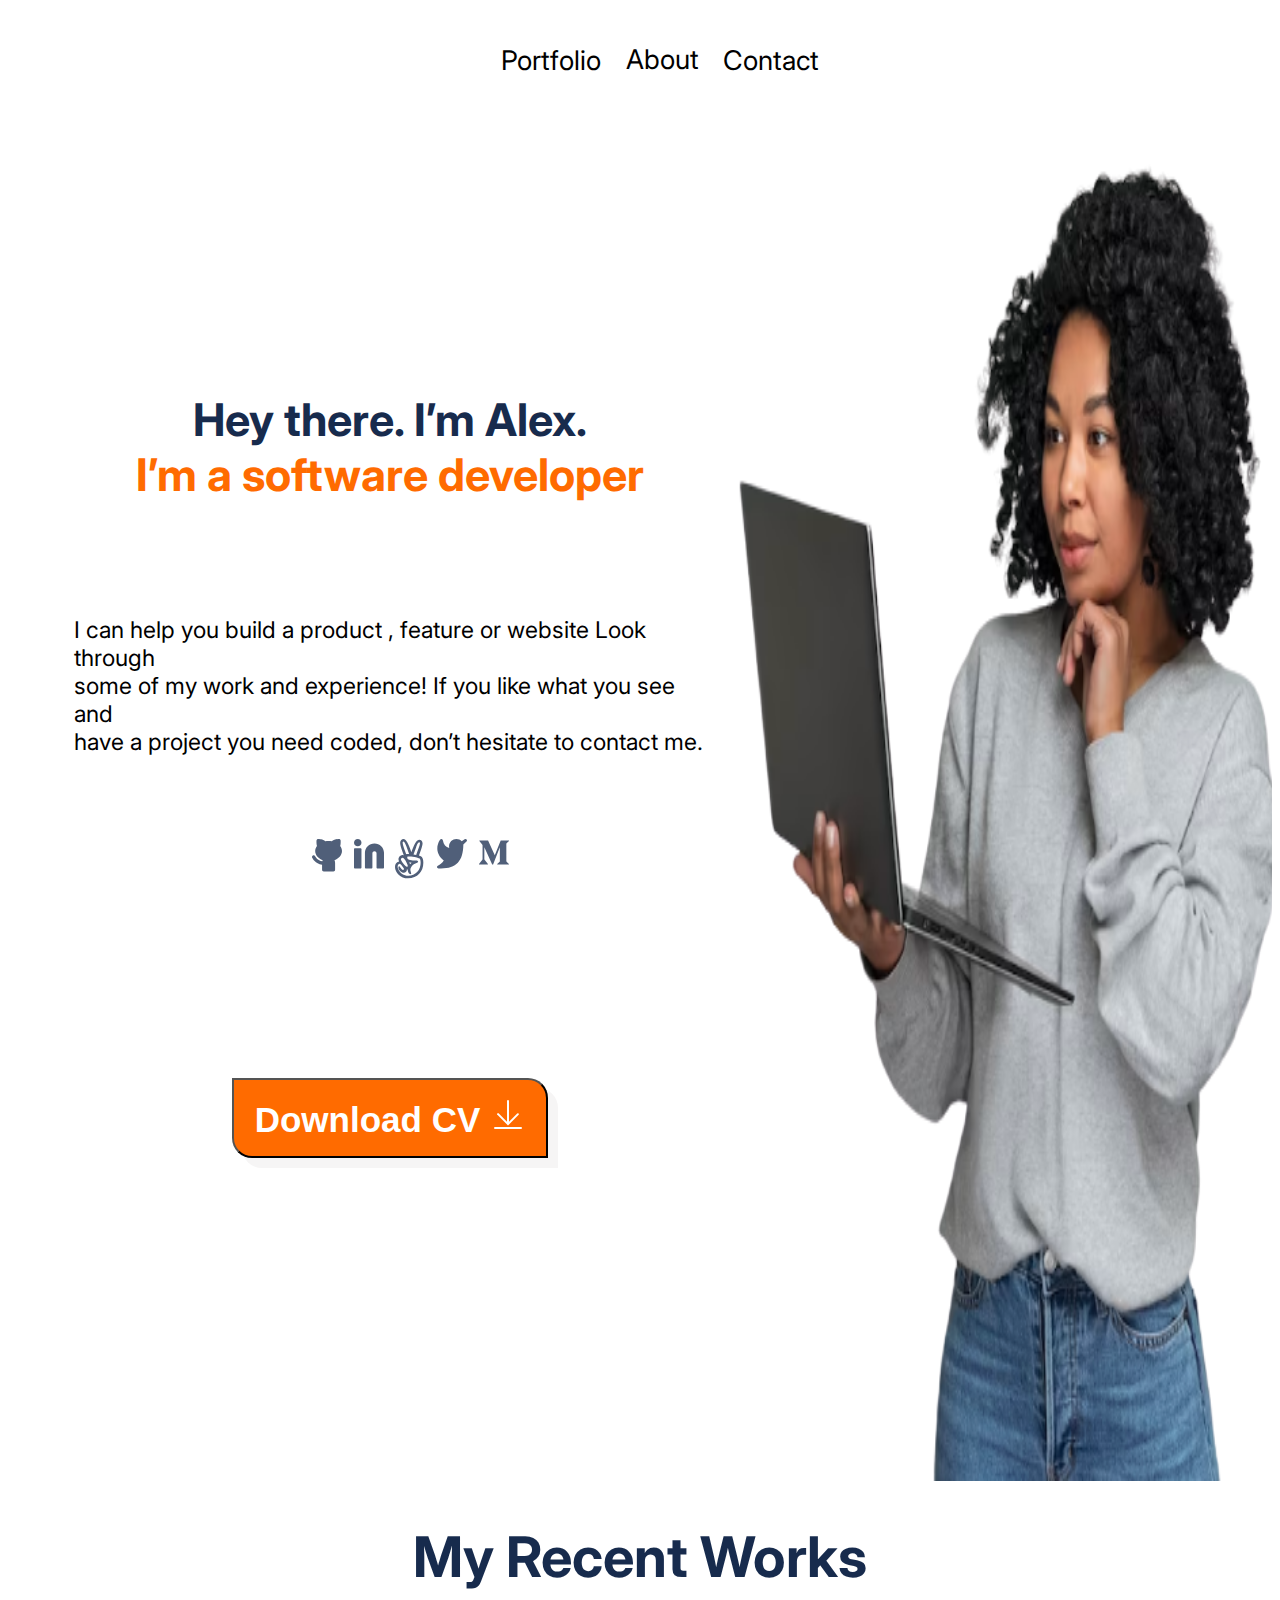
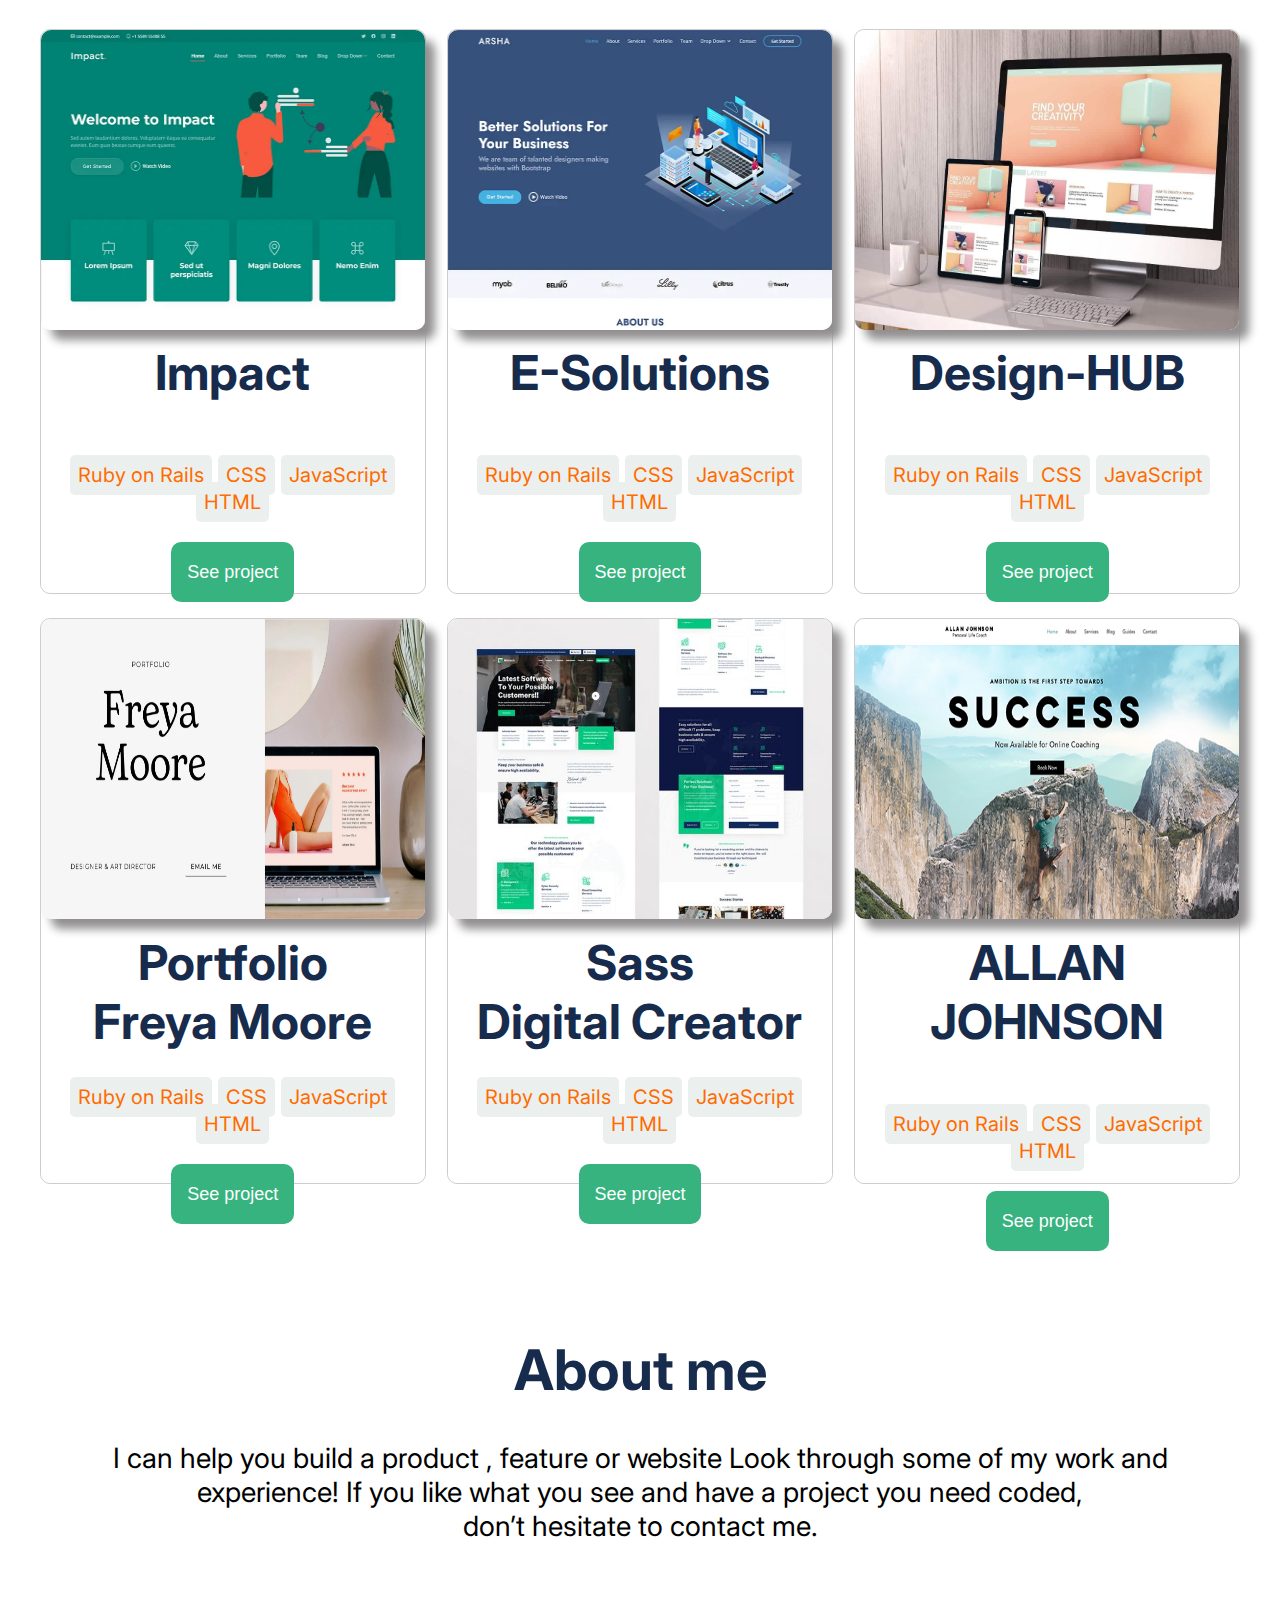
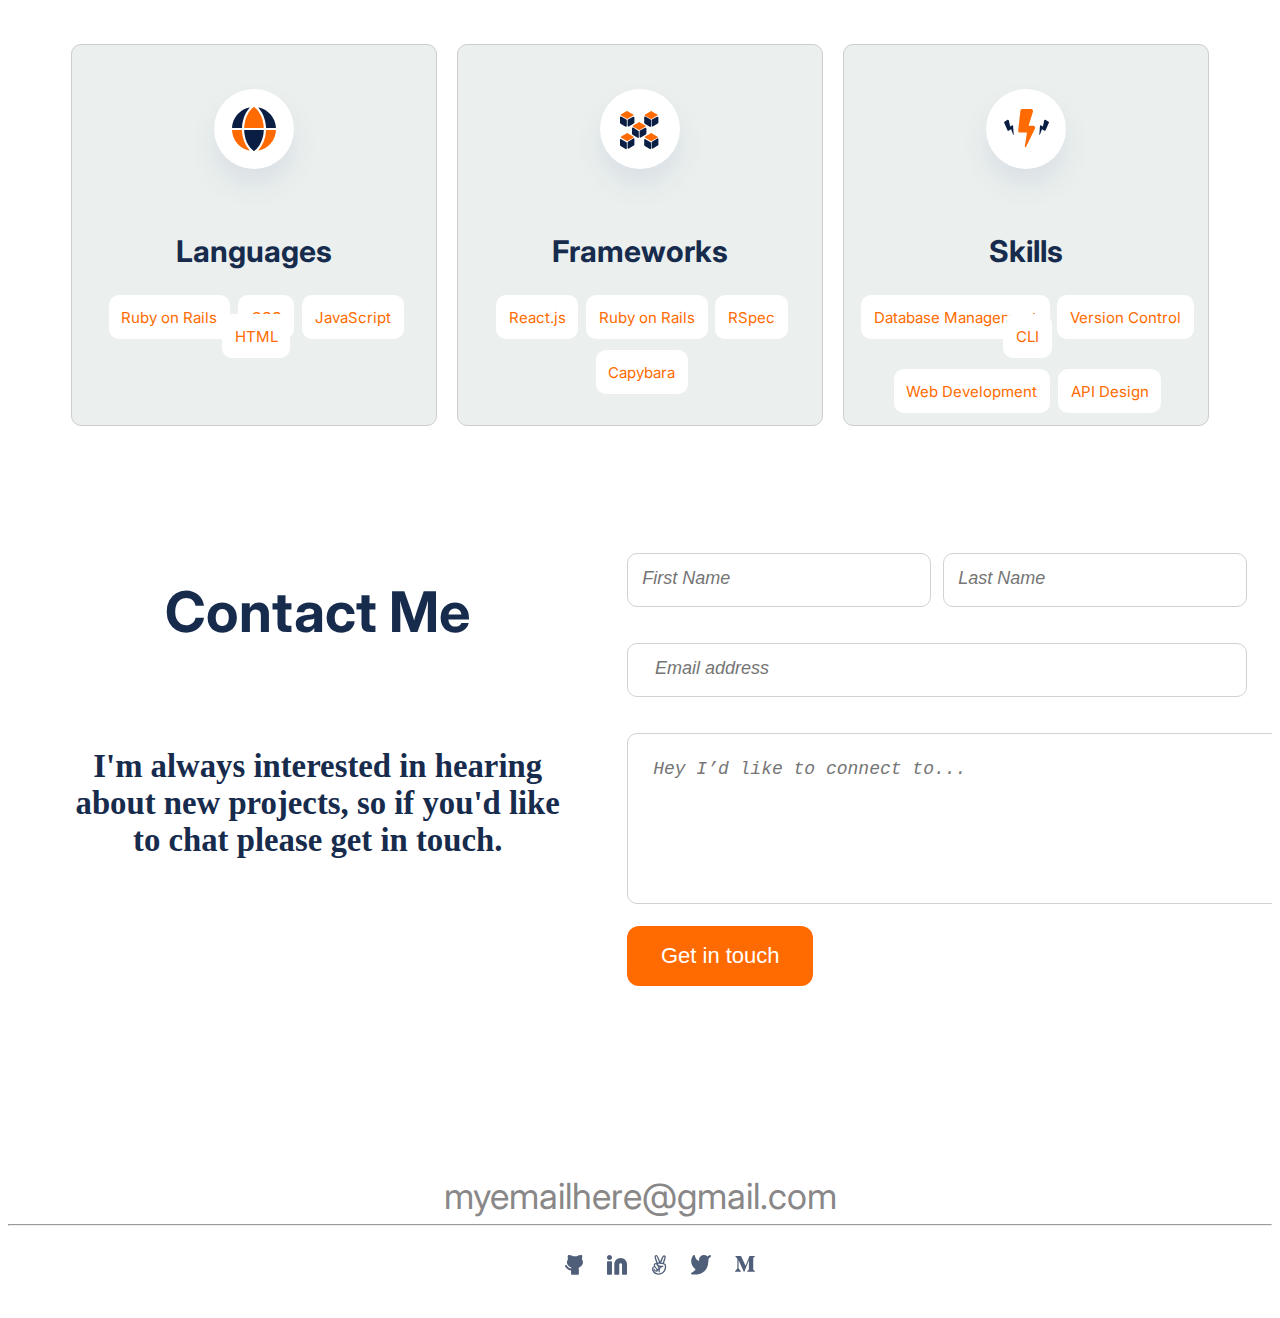
==== commit 24169c39: "renommer" ====
--- a/index.html
+++ b/index.html
@@ -19,149 +19,140 @@
 </head>
 
 <body>
-    <div class="mode">
-        <section class="section1">
-            <nav id="mpo">
+    <div class="container">
+        <section class="first-section">
+            <nav>
                 <ul id="hamburger">
-                    <li>
-                        <a href="#">
-                            <strong class="nav1">Portfolio</strong>
-                        </a>
-                    </li>
-                    <li>
-                        <a href="#">
-                            <strong class="nav1">About</strong>
-                        </a>
-                    </li>
-                    <li>
-                        <a href="#">
-                            <strong class="nav1">Contact</strong>
-                        </a>
-                    </li>
+                    <li><a href="#">Portfolio </a> </li>
+                    <li> <a href="#">About </a></li>
+                    <li><a href="#">Contact</a></li>
                 </ul>
             </nav>
         </section>
         <a href="#" id="wxc"> <i class="fa-solid fa-bars"></i></a>
-        <section class="section2">
-            <div class="gn1">
-                <div class="text1">
-                    <div class="les2" style="text-align: center;">
-                        <h1 class="bnb">Hey there.</h1>
-                        <h1 class="bnb"> I’m Y@couba.</h1>
-                    </div>
-                    <h1 class="gra2">I’m a software developer</h1>
-                    <p class="gra3 texttt">I can help you build a product , feature or website Look through <br> some
-                        of my work and
-                        experience! If you like what you see and <br> have a project you need coded, don’t hesitate to
-                        contact
-                        me.</p>
-                    <div class="img">
+        <section class="second-section">
+            <div class="haut">
+                <div class="part-paragraphe">
+                    <div class="title">
+                        <h1 class="info">Hey there. I’m Alex.<br>
+                            <span>I’m a software developer</span>
+                        </h1>
+                    </div>
+                    <div class="text-parag">
+                        <p>I can help you build a product , feature or website Look through <br>
+                            some
+                            of my work and
+                            experience! If you like what you see and <br> have a project you need coded, don’t hesitate
+                            to
+                            contact
+                            me.
+                        </p>
+                    </div>
+                    <div class="icon">
                         <ul>
                             <li>
-                                <img class="git" src="Icons/github.svg" alt="compte-git">
-                            </li>
-                            <li>
-                                <img src="Icons/Linkedin icon.svg" alt="">
-                            </li>
-                            <li>
-                                <img src="Icons/angellist.svg" alt="">
-                            </li>
-                            <li>
-                                <img src="Icons/twitter.svg" alt="">
-                            </li>
-                            <li>
-                                <img src="Icons/medium.svg" alt="">
+                                <a href="#"><img class="git" src="Icons/github.svg" alt="compte-git"></a>
+                            </li>
+                            <li>
+                                <a href="#"><img src="Icons/Linkedin icon.svg" alt=""></a>
+                            </li>
+                            <li>
+                                <a href="#"><img src="Icons/angellist.svg" alt=""></a>
+                            </li>
+                            <li>
+                                <a href="#"><img src="Icons/twitter.svg" alt=""></a>
+                            </li>
+                            <li>
+                                <a href="#"><img src="Icons/medium.svg" alt=""></a>
                             </li>
                         </ul>
                     </div>
-                    <button class="btn">Download CV <svg xmlns="http://www.w3.org/2000/svg" width="36" height="36"
-                            viewBox="0 0 36 36">
+                    <button class="btn"><b>Download CV</b> <svg xmlns="http://www.w3.org/2000/svg" width="36"
+                            height="36" viewBox="0 0 36 36">
                             <path fill="currentColor" d="M31 31H5a1 1 0 0 0 0 2h26a1 1 0 0 0 0-2Z"
                                 class="clr-i-outline clr-i-outline-path-1" />
                             <path fill="currentColor"
                                 d="m18 29.48l10.61-10.61a1 1 0 0 0-1.41-1.41L19 25.65V5a1 1 0 0 0-2 0v20.65l-8.19-8.19a1 1 0 1 0-1.41 1.41Z"
                                 class="clr-i-outline clr-i-outline-path-2" />
                             <path fill="none" d="M0 0h36v36H0z" />
-                        </svg></button>
-
-
-                </div>
-                <div class="image1">
-                    <img class="image1" id="ider" src="Images/Img7.png" alt="">
-                    <a href="#prem" class="solid " style="background-color:white; color:black"><i class="fa-solid fa-circle-chevron-down"></i> </a>
-                </div>
-
-            </div>
-        </section>
-        <div class="contien">
-
-
-            <section class="section3">
-                <h1 class="seul" id="#my">My Recent Works</h1>
-                <div class="petite1"></div>
-
-                <div id="prem" class="premiere">
-
-                    <div class="card">
-                        <img class="meme-photo1" src="Images/Img6.webp" alt="">
-                        <div class="card-body">
+                        </svg>
+                    </button>
+                    <div class="bas">
+                        <a href="#prem" class="solid">
+                            <i class="fa-solid fa-circle-chevron-down"></i>
+                        </a>
+                    </div>
+                </div>
+                <div class="photo-alex">
+                    <img id="ider" src="Images/Img7.png" alt="">
+                </div>
+            </div>
+        </section>
+        <!-- Commencement de la troisieme section -->
+        <section class="tird-section">
+            <div class="title1">
+                <h1 id="tr">My Recent Works</h1>
+            </div>
+            <div class="trait1"></div>
+            <div class="contenue-section">
+                <div class="premiere">
+                    <div class="part-1">
+                        <img class="meme-img" src="Images/Img6.webp" alt="">
+                        <div class="ctn-bas">
                             <div>
                                 <h1>Impact</h1>
                             </div>
-                            <div class="meme1">
-                                <span class="span1">Ruby on Rails</span>
-                                <span class="span2">CSS</span>
-                                <span class="span3">JavaScript</span>
-                                <span class="span4">HTML</span><br>
-                            </div>
-                            <div>
-                                <button class="meme-btn">See project</button>
-                            </div>
-                        </div>
-                    </div>
-
-                    <div class="card2">
-                        <img class="meme-photo2" src="Images/Img2.webp" alt="">
-                        <div class="card-body2">
-                            <div>
-                                <h1>E-Solutions</h1>
-                            </div>
-                            <div class="meme1">
-                                <span class="span1">Ruby on Rails</span>
-                                <span class="span2">CSS</span>
-                                <span class="span3">JavaScript</span>
-                                <span class="span4">HTML</span><br>
-                            </div>
-                            <div>
-                                <button class="meme-btn">See project</button>
-                            </div>
-                        </div>
-                    </div>
-                    <div class="card3">
-                        <img class="meme-photo3" src="Images/Img3.jpg" alt="">
-                        <div class="card-body3">
-                            <div>
-                                <h1>Design-HUB</h1>
-                            </div>
-                            <div class="meme1">
-                                <span class="span1">Ruby on Rails</span>
-                                <span class="span2">CSS</span>
-                                <span class="span3">JavaScript</span>
-                                <span class="span4">HTML</span><br>
-                            </div>
-                            <div>
-                                <button class="meme-btn">See project</button>
-                            </div>
-                        </div>
-                    </div>
-                </div>
-            </section>
-
-            <section class="section4">
-                <div id="deux" class="deuxieme">
-                    <div class="card4">
-                        <img class="meme-photo4" src="Images/img1.webp" alt="">
-                        <div class="card-body4">
+                            <br>
+                            <div class="meme1">
+                                <span class="span1">Ruby on Rails</span>
+                                <span class="span2">CSS</span>
+                                <span class="span3">JavaScript</span>
+                                <span id="span4">HTML</span><br>
+                            </div><br>
+                            <div class="btn-meme">
+                                <button class="meme-btn">See project</button>
+                            </div>
+                        </div>
+                    </div>
+                    <div class="part-1">
+                        <img class="meme-img" src="Images/Img2.webp" alt="">
+                        <div class="ctn-bas">
+                            <div>
+                                <h1>E-Solutions</h1><br>
+                            </div>
+                            <div class="meme1">
+                                <span class="span1">Ruby on Rails</span>
+                                <span class="span2">CSS</span>
+                                <span class="span3">JavaScript</span>
+                                <span id="span4">HTML</span><br>
+                            </div>
+                            <div class="btn-meme"><br>
+                                <button class="meme-btn">See project</button>
+                            </div>
+                        </div>
+                    </div>
+                    <div class="part-1">
+                        <img class="meme-img" src="Images/Img3.jpg" alt="">
+                        <div class="ctn-bas">
+                            <div>
+                                <h1>Design-HUB</h1><br>
+                            </div>
+                            <div class="meme1">
+                                <span class="span1">Ruby on Rails</span>
+                                <span class="span2">CSS</span>
+                                <span class="span3">JavaScript</span>
+                                <span id="span4">HTML</span><br>
+                            </div>
+                            <div class="btn-meme"><br>
+                                <button class="meme-btn">See project</button>
+                            </div>
+                        </div>
+                    </div>
+                </div>
+                <div class="deuxieme">
+                    <div class="part-1">
+                        <img class="meme-img" src="Images/img1.webp" alt="">
+                        <div class="ctn-bas">
                             <div>
                                 <h1>Portfolio <br> Freya Moore</h1>
                             </div>
@@ -169,163 +160,148 @@
                                 <span class="span1">Ruby on Rails</span>
                                 <span class="span2">CSS</span>
                                 <span class="span3">JavaScript</span>
-                                <span class="span4">HTML</span><br>
-                            </div>
-                            <div>
-                                <button class="meme-btn">See project</button>
-                            </div>
-                        </div>
-                    </div>
-                    <div class="card5">
-                        <div class="m">
-                            <img class="meme-photo5" src="Images/Img8.jpeg" alt="">
-                            <div class="card-body5">
-                                <div>
-                                    <h1>Sass <br> Digital Creator</h1>
-                                </div>
-                                <div class="meme1">
-                                    <span class="span1">Ruby on Rails</span>
-                                    <span class="span2">CSS</span>
-                                    <span class="span3">JavaScript</span>
-                                    <span class="span4">HTML</span><br>
-                                </div>
-                                <div>
-                                    <button class="meme-btn">See project</button>
-                                </div>
-                            </div>
-                        </div>
-                    </div>
-                    <div class="card6">
-                        <div class="meme-photo7">
-                            <img class="meme-photo6" src="Images/Img5.jpg" alt="">
-                            <div class="card-body6">
-                                <div>
-                                    <h1>ALLAN JOHNSON</h1>
-                                </div>
-                                <div class="meme1">
-                                    <span class="span1">Ruby on Rails</span>
-                                    <span class="span2">CSS</span>
-                                    <span class="span3">JavaScript</span>
-                                    <span class="span4">HTML</span><br>
-                                </div>
-                                <div>
-                                    <button class="meme-btn">See project</button>
-                                </div>
-                            </div>
-                        </div>
-                    </div>
-                </div>
-            </section>
-
-        </div>
-
-        <section class="section5">
-            <div class="text2">
-                <h1 id="about">About me</h1>
-                <div class="petite2"></div>
-                <p class="para">I can help you build a product , feature or website Look through some of my work and
+                                <span id="span4">HTML</span><br>
+                            </div><br>
+                            <div class="btn-meme">
+                                <button class="meme-btn">See project</button>
+                            </div>
+                        </div>
+                    </div>
+                    <div class="part-1">
+                        <img class="meme-img" src="Images/Img8.jpeg" alt="">
+                        <div class="ctn-bas">
+                            <div>
+                                <h1>Sass <br> Digital Creator</h1>
+                            </div>
+                            <div class="meme1">
+                                <span class="span1">Ruby on Rails</span>
+                                <span class="span2">CSS</span>
+                                <span class="span3">JavaScript</span>
+                                <span id="span4">HTML</span><br>
+                            </div>
+                            <div class="btn-meme"><br>
+                                <button class="meme-btn">See project</button>
+                            </div>
+                        </div>
+                    </div>
+                    <div class="part-1">
+                        <img class="meme-img" src="Images/Img5.jpg" alt="">
+                        <div class="ctn-bas">
+                            <div>
+                                <h1 id="e-1024">ALLAN JOHNSON</h1>
+                            </div><br>
+                            <div class="meme1">
+                                <span class="span1">Ruby on Rails</span>
+                                <span class="span2">CSS</span>
+                                <span class="span3">JavaScript</span>
+                                <span id="span4">HTML</span><br>
+                            </div>
+                            <div class="btn-meme"><br>
+                                <button class="meme-btn">See project</button>
+                            </div>
+                        </div>
+                    </div>
+                </div>
+            </div>
+        </section>
+        <!-- Commencement de la quatrieme section -->
+        <section class="fauht-section">
+            <div class="paragraphe-fauht">
+                <h1>About me</h1>
+                <div class="trait2"></div>
+                <p>I can help you build a product , feature or website Look through some of my work and
                     <br>
                     experience! If you
-                    like what you see and have a project you need coded, <br> don’t hesitate to contact me.</p>
-            </div>
-            <div class="gn3">
-                <div class="card7">
+                    like what you see and have a project you need coded, <br> don’t hesitate to contact me.
+                </p>
+            </div>
+            <div class="troisieme">
+                <div class="ctn-nas1"><br><br>
                     <img class="icon" src="Icons/icon-languages.svg" alt="">
-                    <h1 class="lang">Languages</h1>
+                    <h1>Languages</h1><br>
                     <div class="sass">
                         <span class="span1">Ruby on Rails</span>
                         <span class="span2">CSS</span>
                         <span class="span3">JavaScript</span>
-                        <span class="span4">HTML</span>
-                    </div>
-                </div>
-                <div class="card8">
-
+                        <span id="span4">HTML</span>
+                    </div>
+                </div>
+                <div class="ctn-nas1"><br><br>
                     <img class="icon" src="Icons/icon-frameworks.svg" alt="">
-                    <h1 class="framw">Frameworks</h1>
+                    <h1>Frameworks</h1><br>
                     <div class="sass">
                         <span>React.js</span>
                         <span>Ruby on Rails</span>
-                        <span>RSpec</span>
-                        <div class="cap">
-                            <span>Capybara</span>
-                        </div>
-                    </div>
-                </div>
-                <div class="card9">
-
+                        <span>RSpec</span><br><br><br>
+                        <span>Capybara</span>
+                    </div>
+                </div>
+                <div class="ctn-nas1"><br><br>
                     <img class="icon" src="Icons/icon-skills.svg" alt="">
-                    <h1 class="skils">Skills</h1>
+                    <h1>Skills</h1><br>
                     <div class="sass">
                         <span>Database Management</span>
                         <span>Version Control</span>
-                        <div class="cli">
-                            <span>CLI</span>
-                            <span>Web Development</span>
-                            <span>API Design</span>
-                        </div>
-                    </div>
-                </div>
-
-            </div>
-        </section>
-
-        <section class="section6">
-            <div class="gn4">
-                <div class="text3">
-                    <h1 id="cont">Contact Me</h1>
-                    <div class="petite3"></div>
-                    <h3 class="tttt">I'm always interested in hearing <br>
-                        about new projects, so if you'd like <br> to chat please get in touch.</h3>
-                </div>
-                <form class="input">
-                    <div>
-                        <input type="Full name" placeholder="Full name" name="" id="dark">
-                    </div>
-                    <div class="inpu">
-                        <input type="text" name="First Name" placeholder="First Name" id="inp11">
-                        <input type="text" name="Last Name" placeholder="Last Name" id="inp12">
-                    </div>
-
-
-
-                    <div>
-                        <input type="email" name="Email address" placeholder="Email address" id="inp13">
-                    </div>
-
-                    <div class="texta">
-                        <textarea name="Hey I’d like to connect to..." placeholder="Hey I’d like to connect to..." id="inp14"
-                             cols="30" rows="6"></textarea>
-                        <button class="btn1">Get in touch</button>
-                    </div>
-                </form>
-            </div>
-        </section>
-
+                        <span>CLI</span><br><br><br>
+                        <span>Web Development</span>
+                        <span>API Design</span>
+                    </div>
+                </div>
+            </div>
+        </section>
+        <!-- Commencement de la cinquieme section -->
+        <section class="five-section">
+            <div class="paragraphe-five">
+                <h1>Contact Me</h1>
+                <div class="trait3"></div><br>
+                <h3>I'm always interested in hearing <br>
+                    about new projects, so if you'd like <br>
+                    to chat please get in touch.</h3>
+            </div>
+            <form class="input">
+                    <input type="Full name" placeholder="Full name" name="" id="disparesse">
+                <div class="input-sai">
+                    <div class="separer">
+                        <input type="text" name="First Name" placeholder="First Name" id="cash">
+                        <input type="text" name="Last Name" placeholder="Last Name" id="cash">
+                    </div><br><br>
+                    <input type="email" name="Email address" placeholder="Email address" id="email"><br><br><br>
+                    <textarea placeholder="Hey I’d like to connect to..." cols="30" rows="6"></textarea><br><br>
+                </div>
+                <div class="btn-touch">
+                    <button class="btn1">Get in touch</button>
+                </div>
+            </form>
+        </section>
+        <!-- Commencement du bas du site: FOOTER -->
         <footer class="footer">
-            <a href="">
-                <p class="mail">halidouyacouba999@gmail.com</p>
-            </a>
+            <div class="cash-email1">
+                <a href="">
+                    <p class="maill">myemailhere@gmail.com</p>
+                </a>
+            </div>
             <hr>
-            <a href="">
-                <p class="maill">halidouyacouba999@gmail.com</p>
-            </a>
-            <div class="bat">
+            <div class="cash-email2">
+                <a href="">
+                    <p class="maill">myemailhere@gmail.com</p>
+                </a>
+            </div>
+            <div class="icon-footer">
                 <ul>
                     <li>
-                        <img class="git" src="Icons/github.svg" alt="">
-                    </li>
-                    <li>
-                        <img src="Icons/Linkedin icon.svg" alt="">
-                    </li>
-                    <li>
-                        <img src="Icons/angellist.svg" alt="">
-                    </li>
-                    <li>
-                        <img src="Icons/twitter.svg" alt="">
-                    </li>
-                    <li>
-                        <img src="Icons/medium.svg" alt="">
+                        <a href="#"><img class="git" src="Icons/github.svg" alt="compte-git"></a>
+                    </li>
+                    <li>
+                        <a href="#"><img src="Icons/Linkedin icon.svg" alt=""></a>
+                    </li>
+                    <li>
+                        <a href="#"><img src="Icons/angellist.svg" alt=""></a>
+                    </li>
+                    <li>
+                        <a href="#"><img src="Icons/twitter.svg" alt=""></a>
+                    </li>
+                    <li>
+                        <a href="#"><img src="Icons/medium.svg" alt=""></a>
                     </li>
                 </ul>
             </div>
@@ -336,4 +312,4 @@
 
 </body>
 
-</html>
+</html>--- a/style.css
+++ b/style.css
@@ -1,1342 +1,588 @@
-body{
-   display: flex;
-   flex-direction: column;
-   justify-content: center;
-   align-items: center;
- 
-}
-#mpo{
-    margin-top: 3rem;
-    display: flex;
-    justify-content: center;
-    font-size: 22px;
+@import url('https://fonts.googleapis.com/css2?family=Inter:wght@600&display=swap');
+@import url('https://fonts.googleapis.com/css2?family=Inter:wght@300&display=swap');
+p, span, nav{
+    font-family: 'Inter', sans-serif;
 }
 #wxc{
-    color: white
-}
-h1 ,h3,strong, p, span{
-    font-family: 'Inter', sans-serif; ;
-    color: #172B4D;
-}
-h1{
-    font-size: 30px;
-}
-#menu{
     display: none;
-    margin-left: 30rem;
-    margin-bottom: -0rem;
-    text-align: center;
-}
-.mode{
+}
+.container{
     max-width: 1440px;
     overflow: hidden;
+}
+h1{
+    font-family: 'Inter', sans-serif;
+    color: #172B4D;
+}
+#disparesse{
+    display: none;
+}
+.cash-email2{
+    display: none;
+}
+nav ul li a:hover{
+    color: #FF6B00;
+    font-size: 25px;
+}
+.haut button:hover{
+    background-color: #FE984E;
+}
+.btn-touch button:hover{
+    background-color: #FE984E;
+}
+a p:hover{
+    color: #FF6B00;
+}
+.icon ul li a:hover{
+    color: #FF6B00;
+}
+.btn-meme button:hover{
+    background-color: #C5E9DA;
+}
+a:hover{
+    color: #FF6B00 !important;
+}
+/* Mise en forme de la bar de navigation (premiere ection) */
+.first-section nav ul{
+    display: flex;
+    justify-content: center;
     font-size: 18px;
 }
-
-ul{
+nav a{
+    text-decoration: none;
+    color: black;
+}
+nav li {
+    list-style-type: none;
+    padding: 1%;
+}
+/* Mise en forme de la deuxieme section */
+.haut{
     display: flex;
     justify-content: center;
+}
+.title {
+    margin-top: 45%;
+}
+.title span{
+    color: #FF6B00;
+}
+.part-paragraphe{
+    width: 50%;
+    text-align: center;
+}
+.part-paragraphe h1{
+    font-size: 45px;
+    text-align: center;
+}
+.text-parag p{
+    font-size: 23px;
+    margin-top: 18%;
+    text-align: start;
+}
+.photo-alex{
+    width: calc(39.5%);
+}
+.photo-alex img{
+    width: calc(100% + 28%);
+    height: 1374px !important;
+}
+.bas{
+    display: flex;
+    justify-content: end;
+    margin-top: 25%;
+    font-size: 50px;
+}
+.icon ul {
+    margin-top: 12%;
+    display: flex;
+    justify-content: center;
+}
+.icon li{
+    padding: 1%;
     list-style-type: none;
+}
+.icon img{
+    width: 30px;
+}
+.part-paragraphe button{
+    height: 80px;
+    width: 50%;
+    font-size: 35px;
+    color: white;
+    border-radius: 0px 20px 0px 20px;
+    box-shadow: 10px 10px 0px rgb(246, 245, 245);
+    justify-content: center;
+    margin-top: 28%;
+    cursor: pointer;
+    background-color: #FF6B00;
+}
+/* Mise en forme de la troisieme section */
+.tird-section{
+    width: calc(95%);
+    display: flex;
+    margin: auto;
+    flex-direction: column;
+    text-align: center;
+}
+.title1{
+    font-size: 28px;
+}
+.premiere{
+    display: flex;
+    justify-content: space-between;
+}
+.deuxieme{
+    display: flex;
+    margin-top: 2%;
+    justify-content: space-between;
+}
+.meme-img{
+    width: 100%;
+    height: 300px;
+    border-radius: 10px;
+    box-shadow: 10px 10px 10px rgb(145, 143, 143);
+    margin-bottom: -1.4rem;
+}
+.part-1{
+    width: 32%;
+    border: 1px solid rgb(206, 204, 204);
+    border-radius: 10px;
+}
+.ctn-bas{
+    background-color: white;
+    border-radius: 10px;
+    font-size: 24px;
+    height: 250px;
+    width: 100%;
+    margin: auto;
+}
+.ctn-bas .meme1 span {
+    font-size: 20px;
+    background-color: #EBF0EE;
+    border-radius: 5px;
+    padding: 0.5rem;
+    color: #FF6B00;
+}
+.btn-meme button{
+    height: 60px;
+    width: 32%;
+    border-radius: 10px;
+    border: none;
+    color: white;
+    font-size: 18px;
+    background-color: #36B37E;
+}
+/* Mise en forme de la quatrieme section */
+.paragraphe-fauht{
+    text-align: center;
+    margin-top: 12%;
+    font-size: 28px;
+    margin-bottom: 8%;
+}
+.troisieme{
+    width: 90%;
+    display: flex;
+    justify-content: space-between;
+    margin: auto;
+}
+.ctn-nas1{
+    background-color: #EBF0EE;
+    border: 1px solid rgb(206, 204, 204);
+    width: 32%;
+    height: 380px;
+    border-radius: 10px;
+    text-align: center;
+}
+.ctn-nas1 h1{
+    font-size: 30px;
+}
+.ctn-nas1 .sass span {
+    background-color: #FFFF;
+    padding: 0.8rem;
+    border-radius: 10px;
+    margin-left: 1%;
+    color: #FF6B00;
+    font-size: 15px;
+}
+/* Mise en forme de la cinquieme section */
+.five-section{
+    display: flex;
+    margin-top: 10%;
+    width: 98%;
+    text-align: center;
+}
+.paragraphe-five{
+    width: 50%;
+    font-size: 28px;
+    margin-top: -1%;
     color: #172B4D;
-    margin: 0;
-}
-ul li a{
+}
+form{
+    width: calc(50%);
+}
+.five-section #cash{
+    width: 48%;
+    height: 50px;
+    border-radius: 10px;
+    border: 1px solid #d3d1d1;
+} 
+.five-section #disparesse{
+    width: 99%;
+    height: 50px;
+    border-radius: 10px;
+    border: 1px solid #d3d1d1;
+} 
+#email{
+    width: 99%;
+    height: 50px;
+    border-radius: 10px;
+    border: 1px solid #d3d1d1;
+}
+.separer{
+    display: flex;
+    justify-content: space-between;
+}
+textarea{
+    width: 99%;
+    border-radius: 10px;
+    border: 1px solid #d3d1d1;
+}
+.btn-touch{
+    display: flex;
+}
+.btn-touch button{
+    height: 60px;
+    width: 30%;
+    background-color: #FF6B00;
+    border-radius: 12px;
+    border: none;
+    color: white;
+    font-size: 22px;
+    cursor: pointer;
+}
+textarea, input:focus{
+    outline-color: #FE984E;
+}
+textarea, input::placeholder{
+    padding: 4%;
+    font-style: italic;
+    font-size: 18px;
+}
+/* Mise en forme du bas du site: FOOTER */
+.icon-footer ul{
+    display: flex;
+    justify-content: center;
+}
+.icon-footer li{
+    padding: 1%;
+    list-style-type: none;
+}
+.icon-footer li img{
+    width: 150%;
+}
+hr{
+    margin-top: -30px;
+}
+.cash-email1, a{
     text-decoration: none;
-    color: #172B4D;
-}
-.section1 ul li a strong:hover{
-    color: red;
-    font-size: 30px;
-}
-ul li a:hover{
-    color: #FF6B00;
-}
-.img:hover{
-    color: #FF6B00;
-}
-.les2{
+    color: rgb(137, 135, 135);
+    margin-top: 6%;
+    font-size: 150%;
     display: flex;
     justify-content: center;
-    text-align: center;
-}
-.section1 ul li a
-.nav1{
-  margin-left: 15px;
-}
-.gn1{
-    display: flex;
-    justify-content: center;
-    margin-top: 10px;
-    height: 90vh;
-    width: calc(100%);
-}
-.text1{
-    text-align: center;
-    width: calc(132%);
-    font-size: 20px;
-    margin-left: 5rem;
-    margin-top: 13rem;
-}
-.bnb{
-    font-size: 47px;
-    color: rgb(31, 31, 53);
-}
-.gra2{
-    margin-top: -30px;
-    margin-bottom: 5rem;
-    font-size: 47px;
-    color:#FF6B00 ;
-}
-.gra3{
-    justify-content: right;
-    margin-top: 50px;
-    text-align: left;
-    font-size: 23px;
-    width: 100%;
-}
-.img{
-    margin-top: 8%;
-    margin: auto;
-    margin-bottom: 20%;
-}
-.img, ul ,li img{
-    padding: 1rem;
-    width: 35px;
-}
-
-.btn{
-    margin-top: 60px;
-    background-color: coral;
-    color: #FFFFFF;
-    cursor: pointer;
-    font-size: 40px;
-    width: 330px;
-    height: 80px;
-    border-top-right-radius: 20px ;
-    border-bottom-left-radius: 20px;
-    box-shadow: 10px 5px 5px rgb(193, 192, 192);
-}
-.btn:hover{
-    background-color:#FE984E ;
-}
-.solid{
-    display: block;
-    font-size: 35px;
-    color: #172B4D;
-    margin-top: -30px;
-}
-.image1{
-    width: 115%;
-    height: 85vh;
-}
-.seul{
-    text-align: center;
-    margin-top: 130px;
-}
-.premiere{
-    display: flex;
-    justify-content: center;
-    margin-top: 30px;
-    
-}
-.deuxieme{
-    display: flex;
-    justify-content: center;
-    margin-top: 30px;
-    
-}
-.card{
-    width: 19rem;
-    height: 28rem;
-    background-color:#EBEFF4;
-   text-align: center;
-   border: 1px solid;
-   border-color:#EBF0EE ;
-   border-radius: 5px;
-   margin-right: 15px;
-}
-.meme-photo1{
-    width: 19rem; 
-    border-radius: 10px;
-    box-shadow: 5px 5px 5px rgb(94, 93, 93);
-}
-.card-body{
-    display: flex;
-    flex-direction: column;
-    justify-content: space-evenly;
-    background-color: rgb(255, 255, 255);
-    border-radius: 5px;
-    height: 13.7rem;
-    margin-top: -5px;
-}
-.meme-btn{
-    width: 100px;
-    height:50px ;
-    color: #ffff;
-    background-color: #36B37E;
-    border: none;
-    cursor: pointer;
-    border-radius: 5px;
-    margin-top: 10px;
-    font-size: 17px;
-}
-.meme-btn:hover{
-    background-color: #C5E9DA;
-}
-.span1{
-    margin-top: 80px;
-}
-.span2{
-    margin-top: 80px;
-}
-.span3{
-    margin-top: 80px;
-}
-.span4{
-    margin-top: 80px;
-}
-.meme1 span{
-   font-size: 12px;
-   color: #FF6B00;
-   background-color: #EBEFF4;
-   padding: 10px;
-   border-radius: 3px; 
-}
-
-
-.card2{
-    width: 19rem;
-    height: 28rem;
-    background-color:#EBEFF4;
-   text-align: center;
-   border: 1px solid;
-   border-radius: 5px;
-   border-color:#EBF0EE ;
-}
-.card-body2{
-    display: flex;
-    flex-direction: column;
-    justify-content: space-evenly;
-    background-color: rgb(255, 255, 255);
-    border-radius: 5px;
-    height: 13.7rem;
-    margin-top: -5px;
-}
-.meme-photo2{
-    width: 19rem;
-    border-radius: 10px;
-    box-shadow: 5px 5px 5px rgb(89, 88, 88);
-}
-
-
-.card3{
-    width: 19rem;
-    height: 28rem;
-    background-color:#EBEFF4;
-   text-align: center;
-   border: 1px solid;
-   border-radius: 5px;
-   margin-left: 15px;
-   border-color:#EBF0EE ;
-}
-.card-body3{
-    display: flex;
-    flex-direction: column;
-    justify-content: space-evenly;
-    background-color: rgb(255, 255, 255);
-    border-radius: 5px;
-    height: 14.7rem;
-    margin-top: -5px;
-}
-.meme-photo3{
-    width: 19rem;
-    height: 13.3rem;
-    border-radius: 10px;
-    box-shadow: 5px 5px 5px rgb(95, 94, 94);
-}
-
-
-.card4{
-    width: 19rem;
-    height: 28rem;
-    background-color:#EBEFF4;
-   text-align: center;
-   border: 1px solid;
-   border-radius: 5px;
-   margin-right: 15px;
-   border-color:#EBF0EE ;
-}
-.card-body4{
-    display: flex;
-    flex-direction: column;
-    justify-content: space-evenly;
-    background-color: rgb(255, 255, 255);
-    border-radius: 5px;
-    height: 14.9rem;
-    margin-top: -5px;
-}
-.meme-photo4{
-    width: 19rem;
-    height: 13rem;
-    border-radius: 10px;
-    box-shadow: 5px 5px 5px rgb(99, 98, 98);
-}
-
-
-.card5{
-    width: 19rem;
-    height: 28rem;
-    background-color:#EBEFF4;
-   text-align: center;
-   border: 1px solid;
-   border-radius: 5px;
-   border-color:#EBF0EE ;
-}
-.card-body5{
-    display: flex;
-    flex-direction: column;
-    justify-content: space-evenly;
-    background-color: rgb(255, 255, 255);
-    border-radius: 5px;
-    height: 14.9rem;
-    width: 19rem;
-    margin-top: -5px;
-}
-.meme-photo5{
-    width: 19rem;
-    height: 13rem;
-    border-radius: 10px;
-    box-shadow: 5px 5px 5px rgb(100, 99, 99);
-}
-
-
-.card6{
-    width: 19rem;
-    height: 28rem;
-    background-color:#EBEFF4;
-   text-align: center;
-   border: 1px solid;
-   border-radius: 5px;
-   margin-left: 15px;
-   border-color:#EBF0EE ;
-}
-.card-body6{
-    display: flex;
-    flex-direction: column;
-    justify-content: space-evenly;
-    background-color: rgb(255, 255, 255);
-    border-radius: 5px;
-    height: 14.9rem;
-    margin-top: -5px;
-}
-.meme-photo6{
-    width: 19rem;
-    height: 13rem;
-    border-radius: 10px;
-    box-shadow: 5px 5px 5px rgb(88, 88, 88);
-}
-
-.petite1{
-    background-color:#172B4D ;
-    width: 130px;
-    height: 10px;
-    border-radius: 50px;
-    display: none;
-}
-.petite2{
-    background-color:#172B4D ;
-    width: 130px;
-    height: 10px;
-    border-radius: 50px;
-    display: none;
-}
-.petite3{
-    background-color:#172B4D ;
-    width: 130px;
-    height: 10px;
-    border-radius: 50px;
-    display: none;
-}
-
-
-.gn3{
-    display: flex;
-    text-align: center;
-    justify-content: center;
-    margin-top: 70px;
-}
-.text2{
-    text-align: center;
-    margin-top: 150px;
-}
-.card7{
-    width: 19rem;
-    height: 19rem;
-    background-color:#EBEFF4;
-   text-align: center;
-   border: 1px solid;
-   border-radius: 5px;
-   margin-right: 15px;
-   border-color: #EBF0EE;
-   
-}
-.card8{
-    width: 19rem;
-    height: 19rem;
-    background-color:#EBEFF4;
-   text-align: center;
-   border: 1px solid;
-   border-radius: 5px;
-   border-color: #EBF0EE;
-
-}
-.card9{
-    width: 19rem;
-    height: 19rem;
-    background-color:#EBEFF4;
-   text-align: center;
-   align-items: center;
-   border: 1px solid;
-   border-radius: 5px;
-   margin-left: 15px;
-   border-color: #EBF0EE;
-}
-
-.sass span{
-    font-size: 12px;
-    color:#FF6B00;
-    background-color: #ffff;
-    padding: 10px;
-    border-radius: 4px;
-}
-.cap span{
-    margin-top: 3px;
-}
-.sass,.cap,span{
-    margin-top: 20px;
-}
-.sass ,.cli, span{
-    margin-top: 20px;
-   
-}
-.sass{
-    margin-top: 10px;
-}
-.lang{
-    margin-top: -20px;
-}
-.framw{
-    margin-top: -20px;
-}
-.skils{
-    margin-top: -20px;
-}
-.icon{
-  margin-top: 30px;
-}
-.gn4{
-    display: flex;
-    justify-content: center;
-    margin-top: 10%;
-}
-.texta{
-    display: flex;
-    flex-direction: column;
-}
-.text3{
-    text-align: center;
-    
-}
-.input{
-    margin-left: 50px;
-}
-
-#inp11{
-    width: 14rem;
-    height: 30px;
-    border-radius: 3px;
-    border: 1px solid;
-    border-color:#EBF0EE ;
-    padding: 10px;
-}
-#inp11 ,#inp12 ,#inp13 ,#inp14:focus{
-    outline-color: #FF6B00;
-}
-#inp12{
-    width: 14.4rem;
-    height: 30px;
-    border-radius: 3px;
-    border: 1px solid;
-    border-color:#EBF0EE ;
-    padding: 10px;
-    margin-left: 1rem;
-}
-
-#inp13{
-    width: 30rem;
-    margin-top: 10px;
-    height: 20px;
-    border-radius: 3px;
-    border: 1px solid;
-    border-color:#EBF0EE ;
-    padding: 20px;
-}
-#dark{
-    display: none;
-}
-#inp14{
-    width: 30rem;
-    height: 100px;
-    margin-top: 5%;
-    border-color: #FF6B00;
-    border-radius: 3px;
-    border: 1px solid;
-    border-color:#EBF0EE ;
-    padding: 20px;
-} 
-.btn1{
-    margin-top: 10px;
-    width: 100px;
-    height: 35px;
-    background-color: #FF6B00;
-    color: white;
-    cursor: pointer;
-    border: none;
-    border-radius: 5px;
-}
-.btn1:hover{
-    background-color: #FE984E;
-}
-
-
-.footer{
-    text-align: center;
-}
-.footer a p{
-    font-size: 28px;
-}
-.mail{
-    color: gray;
-    margin-top: 80px;
-}
-.maill{
-    color: gray;
-    display: none;
-}
-a{
-    text-decoration: none;
-}
-@media screen and (max-width: 1024px) {
-    .gn1{
+}
+/* Mise en forme de la responsivité */
+/* Mise en forme de la responsivité: Ecran:1024*/
+@media screen and (max-width:1024px) {
+    .photo-alex img{
+        width: calc(100% + 28%);
+        height: 1200px !important;
+    }
+    .ctn-bas .meme1 span {
+        font-size: 14px;
+    }
+    #e-1024{
+        font-size: 30px;
+        margin-top: 16%;
+    }
+    .ctn-nas1 .sass span {
+        font-size: 11px;
+    }
+}
+/* Mise en forme de la responsivité: Ecran:768*/
+@media screen and (max-width:768px) {
+    .part-paragraphe button{
+        width: 60%;
+        font-size: 25px;
+    }
+    .photo-alex img{
+        height: 1110px !important;
+    }
+    .ctn-bas .meme1 span {
+        font-size: 10px;
+    }
+    .ctn-nas1 .sass span {
+        font-size: 7px;
+    }
+    #span4{
+        margin-top: 20px;
+    }
+    .tird-section{
         width: calc(100%);
     }
-    .text1{
-        font-size: 22px;
-    }
-    .image1{
-        width: calc(80%);
-    }
-    #wxc{
-        color: white;
-    }
-}
-@media screen and (max-width:768px){
-    #nav ul{
-        margin-top: 2rem;
-    }
-    #menu{
+    .part-1{
+        width: 32.5%;
+    }
+    #e-1024{
+        font-size: 26px;
+        margin-top: 26%;
+    }
+    textarea{
+        width: 90%;
+    }
+    .paragraphe-five{
+        font-size: 25px;
+    }
+    .btn-touch button{
+        width: 40%;
+        font-size: 20px;
+    }
+    .bas{
+        font-size: 35px;
+    }
+    .troisieme{
+        width: 98%;
+    }
+}
+/* Mise en forme de la responsivité: Ecran:375 et 425*/
+@media screen and (max-width:425px) {
+    /* Responsive de la premiere section */
+    .first-section{
         display: none;
-    } 
-    #menu a{
-        text-decoration: none;
-        color: black;
-    }
-    .mode{
-     width: 100%;
-      }
-      .img{
-        margin-right: 90px;
-      }
-      .btn{
-        display: none;
-      }
-    .gn1{ 
-        display: flex;
-        margin-bottom: -15rem;
-        align-items: center;
-        justify-content: center;
-    } 
-    .text1{
-        width: calc(50%);
-        text-align: center;
-    }
-    .image1{
-        margin-left: 1rem;
-        width: calc(70%);
-        height: 70vh;
-    }
-    .premiere{
-        display: flex;
-        margin: auto;
-        justify-content: center;
-        width: calc(98%);
-        margin-top: 10px;
-        align-items: center;
-    }
-    .meme-photo1, .meme-photo2, .meme-photo3, .meme-photo4, .meme-photo5, .meme-photo6{
-        width: calc(100%);
-        height: 20vh;
-    } 
-    .card, .card2, .card3, .card4, .card5, .card6, .card7, .card8, .card9{
-        width: calc(100%/3);
-    }
-    .card-body5{
-        width: calc(100%);
-    }
-    .seul{
-        margin-top: 230px;
-    }
-    .solid{
-        display: none;
-    }
-    .deuxieme{
-        align-items: center;
-        margin-top: 2rem;
-    } 
-    .gn3{
-        align-items: center;
-    }
-    .para{
-         
-    }
-    .gn4{
-        flex-direction: column;
-        align-items: center;
-    }
-    .input{
-        margin-right: 60px;
-    }
-    .inpu{
-        display: none;
-    }
-    #dark{
-        display: block;
-        width: 480px;
-        height: 10px;
-        border: 1px solid;
-        border-radius: 3px;
-        border-color:#EBF0EE ;
-        padding: 20px;
-    }
-    .btn1{
-        margin-top: 50px;
-        margin-left: 190px;
-        font-size: 20px;
-        width: 120px;
-        height: 50px;
-    }
-    hr{
-        margin-top: 50px;
-    }
-    .mail{
-        display: none;
-    }
-    .maill{
-        display: block;
-    }
-    .bat{
-        margin-right: 30px;
-    }
-   .sass span{
-    padding: 3px;
-    font-size: 12px;
-}
-.meme1 span{
-    padding: 3px;
-    height: 58px;
-    font-size: 12px;
-}.meme-btn{
-    height: 35px;
-    font-size: 15px;
-}
-.card-body3 h1{
-    margin-bottom: 1px;
-}
-#wxc{
-    color: white;
-}
-    
-}
-@media screen and (max-width:425px) {
-    .mode{
-      display: flex;
-      flex-direction: column;
-      align-items: center;
-      position: relative;
-    } 
-    .bnb{
-        text-align: center;
-    }
-    .gra2{
-        margin-top:20px;
-        text-align: center;
-        
-    }
-    .text1{
-        margin: 0;
-        width: calc(100%);
-    }
-    .les2{
-        flex-direction: column;
-    }
-    .img{
-        margin: auto;
-        margin-top: 2rem;
-    }
-    .img ul img{
-        width: 25px;
-    }
-    .texttt{
-        text-align: center;
-        margin-top: -2rem;
-       font-size: 20px;
-       width: calc(80%);
-       margin: auto;
-    }  
-    .image1{
-        width: calc(100%);
-        height: 400px;
-        margin-bottom: -2rem;
-    }
-    .text3{
-        text-align: center;
-    }
-    /* #menu a{
-        text-decoration: none;
-        color: black;
-    }
-     #hamburger{
-        display: none;
-    }
-     #hamburger:target{
-        display: block;
-    }    */
-     #hamburger{
-        display: none;
-    }
-     #hamburger:target{
-        display: block;
     }
     #wxc{
         color: black;
-        font-size: 30px;
-        position: relative;
-        top: -1.5rem;
-        left: 8rem;
-        margin-bottom: -12rem;
-    }
-    #mpo ul li{
-        padding: 1rem;
-    }
-    #mpo ul li a strong{
-        color: white;
-    }
-    .section1{
+        display: flex;
+        position: fixed;
+        top: 5%;
+        left: 85%;
+    }
+    .second-section{
+        margin-top: -18%;
+    }
+    /* Responsive de la deuxieme section */
+    .haut{
+        display: flex;
+        flex-direction: column;
+        justify-content: center;
+    }
+    .part-paragraphe{
+        width: 100%;
+        text-align: center;
+    }
+    .text-parag p{
+        font-size: 27px;
+        margin-top: 15%;
+        text-align: center;
+    }
+    .photo-alex{
+        width: calc(80%);
+    }
+    .photo-alex img{
         width: calc(100%);
-    }
-    .gn1{
+        height: 500px !important;
+        margin-left: 20%;
+        margin-top: -12%;
+    }
+    .bas{
+        display: none;
+    }
+    .icon{
+        width: 90%;
+    }
+    .icon ul {
+        padding: 0;
+        margin-top: 12%;
+        display: flex;
+        justify-content: space-between;
+    }
+    .icon li{
+        list-style-type: none;
+    }
+    .icon img{
+        width: 25px;
+    }
+    .part-paragraphe button{
+        display: none;
+    }
+    /* Responsive de la troisieme section */
+    .tird-section{
+        width: calc(100%);
+        display: flex;
+        justify-content: center;
+        text-align: center;
+    }
+    .title1{
+        font-size: 24px;
+    }
+    .premiere{
+        display: flex;
         flex-direction: column;
-        margin-top: 12rem;
-        width: 100%;
-    } 
-    .btn{
+        margin-left: 3%;
+    }
+    .deuxieme{
+        display: flex;
+        flex-direction: column;
+        margin-left: 3%;
+    }
+    .meme-img{
+        width: 100%;
+        border: 1px solid rgb(206, 204, 204);
+    }
+    .part-1{
+        width:calc(96%);
+        margin-top: 8%;
+        border: none;
+        border-bottom: 1px solid rgb(206, 204, 204);
+    }
+    .ctn-bas{
+        background-color: white;
+        border-radius: 10px;
+        font-size: 24px;
+        height: 250px;
+        width: 100%;
+        margin: auto;
+    }
+    .ctn-bas .meme1 span {
+        font-size: 20px;
+        background-color: #EBF0EE;
+        border-radius: 5px;
+        padding: 0.5rem;
+        color: #FF6B00;
+    }
+    #e-1024{
+        font-size: 26px;
+    }
+    .trait1{
+        display: flex;
+        margin: auto;
+        margin-top: -5%;
+        height: 15px;
+        width: 40%;
+        background-color: #172B4D;
+        border-radius: 14px;
+    }
+    /* Responsive de la quatrieme section */
+    .paragraphe-fauht{
+        text-align: center;
+        margin-top: 12%;
+        font-size: 20px;
+        margin-bottom: 8%;
+    }
+    .trait2{
+        display: flex;
+        margin: auto;
+        margin-top: -5%;
+        height: 15px;
+        width: 20%;
+        background-color: #172B4D;
+        border-radius: 14px;
+    }
+    .troisieme{
+        width: 100%;
+        display: flex;
+        flex-direction: column;
+    }
+    .ctn-nas1{
+        width: 96%;
+        margin-top: 8%;
+        border-radius: 10px;
+        text-align: center;
+        margin-left: 1.5%;
+    }
+    .ctn-nas1 .sass span {
+        padding: 0.8rem;
+        border-radius: 10px;
+        margin-left: 1%;
+        color: #FF6B00;
+        font-size: 16px;
+    }
+    .icon{
+        width: 40%;margin: auto;
+    }
+    .ctn-nas1 h1{
+        margin-top: -3%;
+    }
+    /* Responsive de la cinquieme section */
+    .five-section{
+        display: flex;
+        flex-direction: column;
+        margin-top: 10%;
+        width: 98%;
+        text-align: center;
+    }
+    .paragraphe-five{
+        width: 100%;
+        font-size: 20px;
+        color: #172B4D;
+    }
+    .trait3{
+        display: flex;
+        margin: auto;
+        margin-top: -5%;
+        height: 15px;
+        width: 30%;
+        background-color: #172B4D;
+        border-radius: 14px;
+    }
+    form{
+        width: calc(100%);
+    }
+    #disparesse{
+        display: flex;
+        width: 100%;
+    }
+    .separer input{
         display: none;
-    } 
-    .petite1{
-        display: block;
-        margin-left: 100px;
-        margin-top: 30px;
-    }
-    .petite2{
-        display: block;
-        margin-left:  110px;
-        margin-top: 30px;
-        margin-bottom: 2rem;
-    }
-    .petite3{
-        margin-bottom: -5rem;
-        display: block;
-        margin-left:  180px;
-        margin-top: 30px;
-    }
-    .para{
-        font-size: 20px;
-        width: 70%;
-        margin: auto;
-    }
-    .solid{
+    }
+    textarea{
+        width: 91%;
+        border-radius: 10px;
+        border: 1px solid #d3d1d1;
+    }
+    .btn-touch{
+        display: flex;
+        justify-content: center;
+        width: 100%;
+    }
+    .btn-touch button{
+        width: 50%;
+    }
+    /* Responsive de la partie bas du site: FOOTER */
+    .icon-footer ul{
+        display: flex;
+        justify-content: center;
+    }
+    .icon-footer li{
+        padding: 2%;
+    }
+    .icon-footer li img{
+        width: 25px;
+    }
+    hr {
+        margin-top: 20%;
+    }
+    .cash-email2, a{
+        text-decoration: none;
+        color: rgb(137, 135, 135);
+        font-size: 130%;
+        display: flex;
+        justify-content: center;
+        margin-bottom: -3%;
+        margin-top: -2%;
+    }
+    .cash-email1{
         display: none;
-    }  
-    .seul{
-        margin-top: 260px;
-    }  
-    .premiere{
-        flex-direction: column;
-        margin-top: 50px;
-    }  
-    .card{
-        width: 16rem;
-        height: 30rem;
-        border: none;
-        margin-bottom: -5rem;
-    }
-    .meme-photo1{
-        width: 16em;
-    }
-    .card-body{
-        width: 16rem;
-        height: 16.4rem;
-    }
-    .meme-btn{
-        width: 120px;
-        height: 50px;
-        font-size: 20px;
-        margin-bottom:40px;
-    }
-    .meme1, h1{
-        margin-bottom: -20px;
-        /* font-size: 40px; */
-    }
-    .meme1, .meme-btn{
-        margin-top: 40px;
-    }
-    .meme1 span{
-        padding: 6px;
-       font-size: 12px;
-    }
-    .sass span{
-        padding: 9px;
-        font-size: 12px;
-    }
-    .sass{
-        margin-top: 40px;
-    }
-    .card2{
-        margin-top: 100px;
-        width: 16rem;
-        height: 30rem;
-        border: none;
-    }
-    .meme-photo2{
-        width: 16rem;
-    }
-    .card-body2{
-        height: 17.9rem;
-    }
-    .card3{
-        margin-top: 50px;
-        width: 16rem;
-        height: 30rem;
-        border: none;
-    }
-    .meme-photo3{
-        width: 16rem;
-        height: 15rem;
-    }
-    .card-body3{
-        height: 14.9rem;
-    }
-    .deuxieme{
-        flex-direction: column;
-        margin-top: -1rem;
-    } 
-    .card4{
-        margin-top: 50px;
-        width: 16rem;
-        height: 32rem;
-        border: none;
-    } 
-    .meme-photo4{
-        width: 16rem;
-        height: 14rem;
-    }
-    .card-body4{
-        height: 17.9rem;
-    }
-    .card5{
-        margin-top: 50px;
-        width: 20rem;
-        height: 33rem;
-        border: none;
-    } 
-    .meme-photo5{
-        width: 20rem;
-        height: 14rem;
-       
-    }
-    .card-body5{
-        height: 18.9rem;
-        width: 20rem;
-    }
-    .card6{
-        margin-top: 50px;
-        width: 19rem;
-        height: 30rem;
-        border: none;
-    }
-    .meme-photo6{
-        width: 19rem;
-    }
-    .card-body6{
-        height: 17rem;
-        width: 20rem;
-        border: none;
-    }
-    .gn3{
-        flex-direction: column;
-    }
-    #about{
-        font-size: 50px;
-    }
-    #cont{
-        font-size: 40px;
-    }
-    .tttt{
-        font-size: 24px;
-        padding: 0;
-        margin: auto;
-        margin-top: 2.5rem;
-        width: calc(90%);
-    }
-    .text2{
-        text-align: center;
-        padding: 5px;
-        margin-top: -10px;
-    }
-    .text3{
-        width: calc(100%);
-    }
-    .card7{
-        width: 18rem;
-        margin-top: 10px;
-        margin-left: 15px;
-        height: 22rem;
-    }
-    .card8{
-        width: 18rem;
-        margin-top: 40px;
-        margin-left: 5px;
-    }
-    .card9{
-        width: 18rem;
-        margin-top: 40px;
-        margin-left: 5px;
-    }
-    .gra3{
-        width: calc(100%);
-        margin-top: -2rem;
-    }
-    .gn4{
-        flex-direction: column;
-    }
-    .input{
-        margin-top: 40px;
-        align-items: center;
-        margin-left: 60px;
-        /* margin-right: 0px; */
-    }
-    .inpu{
-        display: none;
-    }
-    #dark{
-        display: block;
-        width: 300px;
-        height: 20px;
-        border: 1px solid;
-        border-radius: 3px;
-        border-color:#EBF0EE ;
-        padding: 20px;
-    }
-    #inp13{
-        margin-top: 20px;
-        width: 300px;
-        padding: 20px;
-    }
-    #inp14{
-        margin-top: 20px;
-        width: 300px;
-        padding: 20px;
-    }
-    .btn1{
-        margin-top: 50px;
-        margin-left: 100px;
-        font-size: 20px;
-        width: 120px;
-        height: 50px;
-    }
-    .footer{
-        width: 100%
-    }
-    hr{
-        margin-top: 50px;
-    }
-    .mail{
-        display: none;
-    }
-    .maill{
-        display: block;
-    }
-
-                 
-}
-
-@media screen and (max-width:375px) {
-    .mode{
-      display: flex;
-      flex-direction: column;
-      align-items: center;
-      position: relative;
-    } 
-    .bnb{
-        text-align: center;
-    }
-    .gra2{
-        margin-top:20px;
-        text-align: center;
-        
-    }
-    .text1{
-        margin: 0;
-        width: calc(100%);
-    }
-    .les2{
-        flex-direction: column;
-    }
-    .img{
-        margin: auto;
-        margin-top: 2rem;
-    }
-    .img ul img{
-        width: 25px;
-    }
-    .texttt{
-        text-align: center;
-        margin-top: -2rem;
-       font-size: 20px;
-       width: calc(80%);
-       margin: auto;
-    }  
-    .image1{
-        width: calc(100%);
-        height: 400px;
-        
-    }
-    .text3{
-        text-align: center;
-    }
-    /* #menu a{
-        text-decoration: none;
-        color: black;
-    }
-     #hamburger{
-        display: none;
-    }
-     #hamburger:target{
-        display: block;
-    }    */
-     #hamburger{
-        display: none;
-    }
-     #hamburger:target{
-        display: block;
-    }
-    #wxc{
-        color: black;
-        font-size: 30px;
-        position: relative;
-        top: -1.5rem;
-        left: 8rem;
-        margin-bottom: -12rem;
-    }
-    #mpo ul li{
-        padding: 1rem;
-    }
-    #mpo ul li a strong{
-        color: white;
-    }
-    .section1{
-        width: calc(100%);
-    }
-    .gn1{
-        flex-direction: column;
-        margin-top: 12rem;
-        width: 100%;
-    } 
-    .btn{
-        display: none;
-    } 
-    .petite1{
-        display: block;
-        margin-left: 100px;
-        margin-top: 30px;
-    }
-    .petite2{
-        display: block;
-        margin-left:  110px;
-        margin-top: 30px;
-        margin-bottom: 2rem;
-    }
-    .petite3{
-        margin-bottom: -5rem;
-        display: block;
-        margin-left:  180px;
-        margin-top: 30px;
-    }
-    .para{
-        font-size: 20px;
-        width: 70%;
-        margin: auto;
-    }
-    .solid{
-        display: none;
-    }  
-    .seul{
-        margin-top: 260px;
-    }  
-    .premiere{
-        flex-direction: column;
-        margin-top: 50px;
-    }  
-    .card{
-        width: 16rem;
-        height: 30rem;
-        border: none;
-        margin-bottom: -5rem;
-    }
-    .meme-photo1{
-        width: calc(100% + 10%);
-        margin-left: -5px;
-    }
-    .card-body{
-        width: 16rem;
-        height: 16.4rem;
-    }
-    .meme-btn{
-        width: 120px;
-        height: 50px;
-        font-size: 20px;
-        margin-bottom:40px;
-    }
-    .meme1, h1{
-        margin-bottom: -20px;
-        /* font-size: 40px; */
-    }
-    .meme1, .meme-btn{
-        margin-top: 40px;
-    }
-    .meme1 span{
-        padding: 6px;
-       font-size: 12px;
-    }
-    .sass span{
-        padding: 9px;
-        font-size: 12px;
-    }
-    .sass{
-        margin-top: 40px;
-    }
-    .card2{
-        margin-top: 100px;
-        width: 16rem;
-        height: 30rem;
-        border: none;
-    }
-    .meme-photo2{
-        width: calc(100% + 10%);
-        margin-left: -12px;
-    }
-    .card-body2{
-        height: 17.9rem;
-    }
-    .card3{
-        margin-top: 50px;
-        width: 16rem;
-        height: 30rem;
-        border: none;
-    }
-    .meme-photo3{
-        width: calc(100% + 10%);
-        margin-left: -1.5rem;
-    }
-    .card-body3{
-        height: 14.9rem;
-    }
-    .deuxieme{
-        flex-direction: column;
-    } 
-    .card4{
-        margin-top: 50px;
-        width: 16rem;
-        height: 32rem;
-        border: none;
-    } 
-    .meme-photo4{
-        width: calc(100% + 10%);
-        margin-left: -0.2rem;
-    }
-    .card-body4{
-        height: 17.9rem;
-    }
-    .card5{
-        background-color: transparent;
-        margin-top: 50px;
-        width: 20rem;
-        height: 33rem;
-        border: none;
-    } 
-    .meme-photo5{
-        width: calc(95%);
-        margin-left: -0.5rem;
-    }
-    .card-body5{
-        height: 18.9rem;
-        width: 20rem;
-    }
-    .card6{
-        margin-top: 50px;
-        width: 19rem;
-        height: 30rem;
-        border: none;
-    }
-    .meme-photo6{
-        width: calc(98%);
-        margin-left: -0.5rem;
-        
-    }
-    .meme-photo7{
-        width: calc(100%);
-        
-    }
-    .card-body6{
-        height: 17rem;
-        width: 20rem;
-        border: none;
-    }
-    .gn3{
-        flex-direction: column;
-    }
-    #about{
-        font-size: 50px;
-    }
-    #cont{
-        font-size: 40px;
-    }
-    .tttt{
-        font-size: 24px;
-        padding: 0;
-        margin: auto;
-        margin-top: 2.5rem;
-        width: calc(60%);
-    }
-    .text2{
-        text-align: center;
-        padding: 5px;
-        margin-top: -10px;
-    }
-    .text3{
-        width: calc(100%);
-    }
-    .card7{
-        width: 18rem;
-        margin-top: 10px;
-        margin-left: 15px;
-        height: 22rem;
-    }
-    .card8{
-        width: 18rem;
-        margin-top: 40px;
-        margin-left: 5px;
-    }
-    .card9{
-        width: 18rem;
-        margin-top: 40px;
-        margin-left: 5px;
-    }
-    .gra3{
-        width: calc(100%);
-        margin-top: -2rem;
-    }
-    .gn4{
-        flex-direction: column;
-    }
-    .input{
-        margin-top: 40px;
-        align-items: center;
-        margin-left: 60px;
-        /* margin-right: 0px; */
-    }
-    .inpu{
-        display: none;
-    }
-    #dark{
-        display: block;
-        width: 300px;
-        height: 20px;
-        border: 1px solid;
-        border-radius: 3px;
-        border-color:#EBF0EE ;
-        padding: 20px;
-    }
-    #inp13{
-        margin-top: 20px;
-        width: 300px;
-        padding: 20px;
-    }
-    #inp14{
-        margin-top: 20px;
-        width: 300px;
-        padding: 20px;
-    }
-    .btn1{
-        margin-top: 50px;
-        margin-left: 100px;
-        font-size: 20px;
-        width: 120px;
-        height: 50px;
-    }
-    .footer{
-        width: 100%
-    }
-    hr{
-        margin-top: 50px;
-    }
-    .mail{
-        display: none;
-    }
-    .maill{
-        display: block;
-    }                 
-}
-.inpu input::placeholder{
-    padding-left: 0.8rem;
-}
-.inpu input{
-    margin-bottom: 1rem;
-}
-.tttt{
-    margin-top: 8rem;
-    font-size: 28px;
-}
-#cont{
-    font-size: 40px;
-    margin: 0;
-}
-footer .bat ul{
-    margin: auto;
-}
-footer .bat ul li img{
-    width: 25px;
-}
-@media screen and (max-width:1440px){
-    
+    }
 }